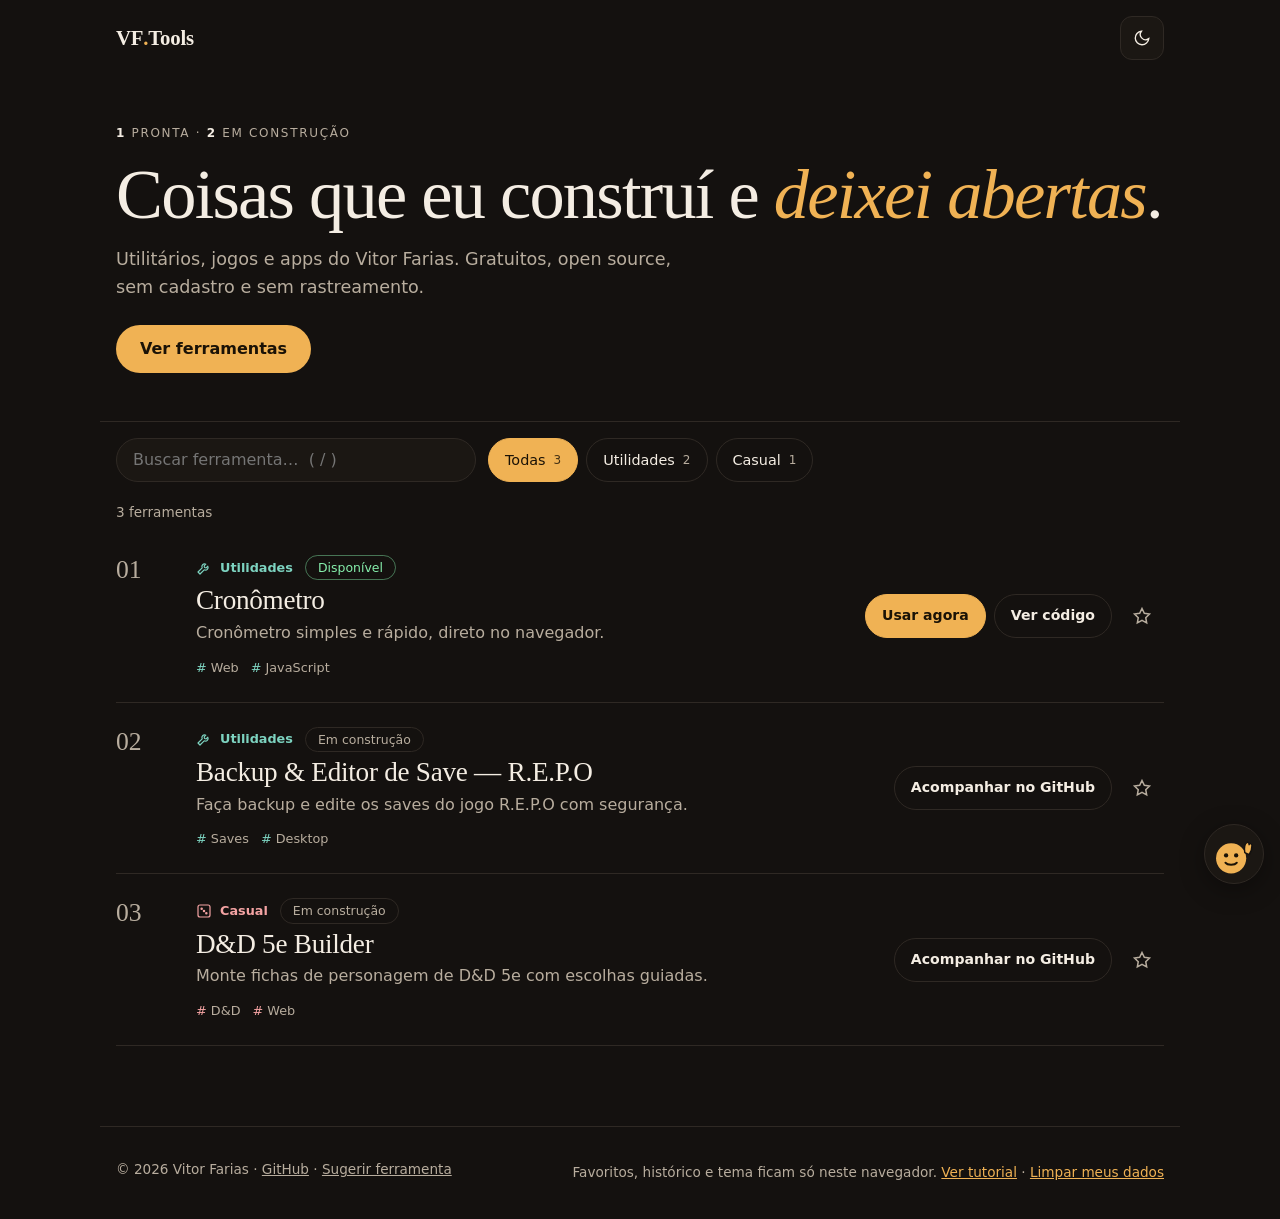
==== index.html @ 6e7f2b78 "Replace generic slogan with a more personal headline Co-Authored-By: Claude Sonnet 5.5 <noreply@anth" ====
<!doctype html>
<html lang="pt-BR" data-theme="dark">
<head>
<meta charset="utf-8">
<meta name="viewport" content="width=device-width,initial-scale=1">
<title>VF Tools — o que o Vitor Farias construiu</title>
<meta name="description" content="Utilitários, jogos e apps que o Vitor Farias construiu e deixou abertos. Gratuitos, sem cadastro e sem rastreamento.">
<meta name="theme-color" content="#14110f">
<link rel="canonical" href="https://vitorfariasvf.github.io/VF-Tools/">
<meta property="og:type" content="website">
<meta property="og:title" content="VF Tools">
<meta property="og:description" content="Utilitários, jogos e apps abertos para usar. Sem cadastro e sem rastreamento.">
<meta property="og:url" content="https://vitorfariasvf.github.io/VF-Tools/">
<meta name="twitter:card" content="summary">
<script>try{var s=JSON.parse(localStorage.getItem("vf-tools:v1")||"{}").theme;if(s)document.documentElement.dataset.theme=s}catch(e){}</script>
<link rel="icon" href="assets/favicon.svg">
<link rel="stylesheet" href="tokens.css">
<link rel="stylesheet" href="styles.css">
</head>
<body>
<a class="skip" href="#tools">Ir para as ferramentas</a>
<header class="top wrap">
  <a class="logo" href="./" aria-label="VF Tools, início">VF<i>.</i>Tools</a>
  <button id="theme" class="icon-btn" aria-label="Alternar tema claro/escuro"><svg viewBox="0 0 24 24" aria-hidden="true"><path d="M21 12.8A9 9 0 1 1 11.2 3a7 7 0 0 0 9.8 9.8z"/></svg></button>
</header>

<section class="hero wrap" aria-labelledby="h1">
  <p class="stat reveal" id="stat" style="--d:0"></p>
  <h1 id="h1" class="reveal" style="--d:1">Coisas que eu construí e <em>deixei abertas</em>.</h1>
  <p class="lead reveal" style="--d:2">Utilitários, jogos e apps do Vitor Farias. Gratuitos, open source, sem cadastro e sem rastreamento.</p>
  <a class="cta reveal" style="--d:3" href="#tools">Ver ferramentas</a>
</section>

<main id="tools" class="wrap">
  <section id="continue" class="continue" hidden aria-label="Continuar de onde parou">
    <h2 class="sec">Continue de onde parou</h2>
    <div id="recent" class="recent"></div>
  </section>
  <div class="bar">
    <input id="q" type="search" placeholder="Buscar ferramenta…  ( / )" aria-label="Buscar ferramentas">
    <div id="cats" class="chips" role="group" aria-label="Categorias"></div>
  </div>
  <details id="adv" class="adv" hidden>
    <summary>Mais filtros</summary>
    <div class="adv-body"><div id="tags" class="chips small" role="group" aria-label="Tags"></div>
    <label>Status <select id="status"><option value="">Todos</option></select></label></div>
  </details>
  <p id="count" class="count" aria-live="polite"></p>
  <div id="list" class="list"></div>
  <p id="empty" class="empty" role="status" hidden>Nada encontrado. <button id="clear" class="link">Limpar filtros</button></p>
</main>

<footer class="foot wrap">
  <span>© <span id="y"></span> Vitor Farias · <a href="https://github.com/VitorFariasVF">GitHub</a> · <a href="https://github.com/VitorFariasVF/VF-Tools/issues">Sugerir ferramenta</a></span>
  <span id="foot-priv">Favoritos, histórico e tema ficam só neste navegador. <button id="help-open" class="link">Ver tutorial</button> · <button id="reset" class="link">Limpar meus dados</button></span>
</footer>
<p id="toast" class="toast" role="status" aria-live="polite"></p>
<script src="data/tools.js"></script>
<script src="app.js"></script>
<script src="help.js"></script>
</body>
</html>
---- tokens.css ----
/* VF Tools — design tokens (identidade Editorial). Importe em QUALQUER ferramenta nova:
   <link rel="stylesheet" href="https://vitorfariasvf.github.io/VF-Tools/tokens.css">
   Regras de uso em DESIGN.md. Escuro é o padrão; claro com data-theme="light". */
:root{
  color-scheme:dark;
  --font:Inter,ui-sans-serif,system-ui,-apple-system,"Segoe UI",sans-serif;
  --font-display:"Iowan Old Style","Palatino Linotype",Palatino,Georgia,serif;
  --bg:#14110f;--surface:#1b1713;--text:#f4ede3;--muted:#b8ad9e;--line:#2f2924;
  --accent:#f0b254;--accent-ink:#1a1206;
  --ok:#86efac;--warn:#fdba74;--danger:#fca5a5;
  --c-utilidades:#7dd3c0;--c-casual:#f4a3a3;--c-profissional:#a9b8ff;
  --r-sm:8px;--r-md:12px;--r-pill:999px;
  --s1:4px;--s2:8px;--s3:12px;--s4:16px;--s5:24px;--s6:32px;--s7:48px;--s8:80px;
  --ease:cubic-bezier(.2,.7,.2,1);--dur:.2s;
}
:root[data-theme=light]{
  color-scheme:light;
  --bg:#f7f1e7;--surface:#fffaf1;--text:#201a14;--muted:#5e5446;--line:#ddd2c0;
  --accent:#8a5200;--accent-ink:#fff;
  --ok:#14532d;--warn:#8f3a0c;--danger:#991b1b;
  --c-utilidades:#0f6a60;--c-casual:#a61b1b;--c-profissional:#3342a0;
}
@media(prefers-reduced-motion:reduce){:root{--dur:0s}}
---- styles.css ----
*{box-sizing:border-box}html{scroll-behavior:smooth}
body{margin:0;background:var(--bg);color:var(--text);font:16px/1.55 var(--font);-webkit-font-smoothing:antialiased}
.wrap{max-width:1080px;margin:0 auto;padding:0 var(--s4)}
a{color:inherit}:focus-visible{outline:2px solid var(--accent);outline-offset:2px}
.skip{position:absolute;left:-999px;top:0;min-height:44px;display:inline-flex;align-items:center;background:var(--accent);color:var(--accent-ink);padding:0 var(--s4);z-index:99}
.skip:focus{left:var(--s2);top:var(--s2)}

/* Topo e hero */
.top{display:flex;justify-content:space-between;align-items:center;padding-top:var(--s4);padding-bottom:var(--s4)}
.logo{font:600 1.3rem var(--font-display);text-decoration:none;letter-spacing:-.01em;min-height:44px;display:inline-flex;align-items:center}
.logo i{color:var(--accent);font-style:normal}
.icon-btn{background:var(--surface);border:1px solid var(--line);color:var(--text);width:44px;height:44px;border-radius:var(--r-md);cursor:pointer;display:grid;place-items:center}
.icon-btn svg{width:18px;height:18px;fill:none;stroke:currentColor;stroke-width:1.8}
.hero{padding-top:var(--s7);padding-bottom:var(--s7);border-bottom:1px solid var(--line)}
.stat{margin:0 0 var(--s4);color:var(--muted);text-transform:uppercase;letter-spacing:.14em;font-size:.75rem}.stat b{color:var(--text)}
h1{font:500 clamp(2.4rem,7vw,4.4rem)/1.02 var(--font-display);letter-spacing:-.025em;margin:0 0 var(--s4)}
h1 em{color:var(--accent)}
.lead{margin:0 0 var(--s5);color:var(--muted);font-size:1.1rem;max-width:52ch}
.cta{display:inline-flex;align-items:center;min-height:48px;padding:0 var(--s5);background:var(--accent);color:var(--accent-ink);font-weight:600;text-decoration:none;border-radius:var(--r-pill);transition:transform var(--dur) var(--ease)}
.cta:hover{transform:translateY(-2px)}

/* Barra de filtros */
.bar{position:sticky;top:0;z-index:5;background:var(--bg);display:flex;gap:var(--s3);flex-wrap:wrap;align-items:center;padding:var(--s4) 0 var(--s3)}
.bar input{flex:1 1 240px;max-width:360px;min-height:44px;padding:0 var(--s4);font:inherit;color:var(--text);background:var(--surface);border:1px solid var(--line);border-radius:var(--r-pill)}
.chips{display:flex;gap:var(--s2);flex-wrap:wrap}
.chip{min-height:44px;padding:0 var(--s4);font:inherit;font-size:.9rem;color:var(--text);background:transparent;border:1px solid var(--line);border-radius:var(--r-pill);cursor:pointer;display:inline-flex;align-items:center;gap:var(--s2);transition:border-color var(--dur)}
.chip:hover{border-color:var(--accent)}.chip small{color:var(--muted)}
.chip[aria-pressed=true]{background:var(--accent);border-color:var(--accent);color:var(--accent-ink)}.chip[aria-pressed=true] small{color:inherit;opacity:.8}
.chips.small .chip{min-height:44px;font-size:.85rem}
.adv{margin:0 0 var(--s3)}.adv summary{cursor:pointer;color:var(--muted);min-height:44px;display:flex;align-items:center}
.adv-body{display:flex;gap:var(--s4);flex-wrap:wrap;align-items:center}
.adv select{font:inherit;color:var(--text);background:var(--surface);border:1px solid var(--line);border-radius:var(--r-md);min-height:44px;padding:0 var(--s3)}
.count{color:var(--muted);font-size:.85rem;margin:var(--s2) 0}
.sec{font:500 1.4rem var(--font-display);margin:var(--s6) 0 var(--s3)}
.continue{margin-bottom:var(--s5)}
.recent{display:flex;gap:var(--s3);flex-wrap:wrap}
.recent a{display:inline-flex;align-items:center;gap:var(--s2);min-height:44px;padding:0 var(--s4);border:1px solid var(--line);border-radius:var(--r-pill);text-decoration:none;font-size:.9rem}
.recent a:hover{border-color:var(--accent)}

/* Lista editorial (padrão de item — ver DESIGN.md) */
.list{counter-reset:n;padding-bottom:var(--s8)}
.group{font:500 .8rem var(--font);text-transform:uppercase;letter-spacing:.14em;color:var(--muted);margin:var(--s6) 0 0;padding-bottom:var(--s2);border-bottom:1px solid var(--line)}
.row{--c:var(--accent);counter-increment:n;display:grid;grid-template-columns:56px 1fr auto;grid-template-areas:"num meta act" "num title act" "num desc act" "num tags act";column-gap:var(--s5);row-gap:var(--s1);padding:var(--s5) 0;border-bottom:1px solid var(--line);transition:background var(--dur),padding var(--dur)}
.row[data-cat=utilidades]{--c:var(--c-utilidades)}.row[data-cat=casual]{--c:var(--c-casual)}.row[data-cat=profissional]{--c:var(--c-profissional)}
.row::before{content:counter(n,decimal-leading-zero);grid-area:num;font:400 1.6rem var(--font-display);color:var(--muted)}
.row:hover{padding-left:var(--s3);background:color-mix(in srgb,var(--c) 6%,transparent)}
.meta{grid-area:meta;display:flex;align-items:center;gap:var(--s3);flex-wrap:wrap;font-size:.8rem}
.cat{display:inline-flex;align-items:center;gap:var(--s2);color:var(--c);font-weight:600}
.cat svg{width:16px;height:16px;fill:none;stroke:currentColor;stroke-width:1.8;stroke-linecap:round;stroke-linejoin:round}
.badge{padding:2px var(--s3);border-radius:var(--r-pill);border:1px solid var(--line);font-size:.78rem;color:var(--muted)}
.badge.ok{color:var(--ok);border-color:color-mix(in srgb,var(--ok) 45%,transparent)}
.badge.wip{color:var(--muted)}
.row h3{grid-area:title;margin:0;font:500 1.7rem/1.2 var(--font-display);letter-spacing:-.01em}
.row p{grid-area:desc;margin:0;color:var(--muted)}
.tags{grid-area:tags;display:flex;gap:var(--s3);flex-wrap:wrap;margin-top:var(--s2)}
.tags span{font-size:.8rem;color:var(--muted)}.tags span::before{content:"# ";color:var(--c)}
.actions{grid-area:act;align-self:center;display:flex;gap:var(--s2);align-items:center;flex-wrap:wrap;justify-content:flex-end}
.btn{min-height:44px;padding:0 var(--s4);display:inline-flex;align-items:center;font-size:.88rem;font-weight:600;text-decoration:none;border-radius:var(--r-pill);border:1px solid var(--line);color:var(--text)}
.btn{background:transparent;font-family:inherit;cursor:pointer}
.btn:hover{border-color:var(--accent)}
.btn.primary{background:var(--accent);border-color:var(--accent);color:var(--accent-ink)}
.fav{width:44px;height:44px;border:0;background:none;color:var(--muted);cursor:pointer;border-radius:var(--r-pill);display:grid;place-items:center}
.fav svg{width:20px;height:20px;fill:none;stroke:currentColor;stroke-width:1.8}
.fav[aria-pressed=true]{color:var(--accent)}.fav[aria-pressed=true] svg{fill:currentColor}
.empty{text-align:center;color:var(--muted);padding:var(--s7) 0}
.link{background:none;border:0;color:var(--accent);cursor:pointer;font:inherit;text-decoration:underline;padding:var(--s2) 0;min-height:44px}
.foot{display:flex;justify-content:space-between;gap:var(--s4);flex-wrap:wrap;color:var(--muted);font-size:.85rem;padding-top:var(--s5);padding-bottom:var(--s5);border-top:1px solid var(--line)}
.foot a{display:inline-block;padding:var(--s2) 0}
.toast{position:fixed;left:50%;bottom:var(--s5);transform:translateX(-50%);background:var(--text);color:var(--bg);padding:var(--s3) var(--s5);border-radius:var(--r-pill);font-size:.9rem;opacity:0;pointer-events:none;transition:opacity .3s;margin:0}
.toast.on{opacity:1}

/* Movimento: só uma entrada suave, sem loops, e só se o usuário permitir */
@media(prefers-reduced-motion:no-preference){
  .reveal{animation:in .7s var(--ease) both;animation-delay:calc(var(--d)*.1s)}
  .row{animation:in .5s var(--ease) both}.row:nth-child(2){animation-delay:.06s}.row:nth-child(3){animation-delay:.12s}
  @keyframes in{from{opacity:0;transform:translateY(12px)}}
}

/* Celular */
@media(max-width:700px){
  body{font-size:15px}
  .hero{padding-top:var(--s5);padding-bottom:var(--s6)}
  .cta{width:100%;justify-content:center}
  .bar input{max-width:none;flex-basis:100%}
  .chips{flex-wrap:nowrap;overflow-x:auto;width:calc(100% + var(--s4));margin-right:calc(var(--s4)*-1);padding-right:var(--s4);scrollbar-width:none;-webkit-mask-image:linear-gradient(90deg,#000 90%,transparent);mask-image:linear-gradient(90deg,#000 90%,transparent)}
  .chips::-webkit-scrollbar{display:none}.chip{flex:none}
  .row{grid-template-columns:1fr;grid-template-areas:"meta" "title" "desc" "tags" "act";padding:var(--s5) 0}
  .row::before{display:none}.row:hover{padding-left:0;background:none}
  .row h3{font-size:1.5rem}
  .actions{justify-content:flex-start;margin-top:var(--s3)}.actions .btn{flex:1;justify-content:center}
  .foot{flex-direction:column}
  input,select{font-size:16px}
}

/* ---------- Assistente Vi (ajuda + tour) ---------- */
.help{position:fixed;right:var(--s4);bottom:var(--s4);z-index:50;display:flex;flex-direction:column;align-items:flex-end;gap:var(--s3)}
.help-fab{width:60px;height:60px;border-radius:50%;border:1px solid var(--line);background:var(--surface);cursor:pointer;display:grid;place-items:center;padding:0;box-shadow:0 6px 24px rgba(0,0,0,.35);transition:transform var(--dur) var(--ease)}
.help-fab:hover{transform:scale(1.06)}
.vi{width:46px;height:46px;overflow:visible}
.hand{transform-origin:47px 36px}
.help-bubble{position:relative;width:min(300px,calc(100vw - 32px));background:var(--surface);border:1px solid var(--accent);border-radius:var(--r-md);padding:var(--s4);box-shadow:0 10px 32px rgba(0,0,0,.4)}
.help-bubble::after{content:"";position:absolute;right:24px;bottom:-8px;width:14px;height:14px;background:var(--surface);border-right:1px solid var(--accent);border-bottom:1px solid var(--accent);transform:rotate(45deg)}
.help-bubble p{margin:0 var(--s5) var(--s3) 0;font-size:.95rem}
.bubble-x{position:absolute;top:2px;right:2px;width:44px;height:44px;border:0;background:none;color:var(--muted);font-size:1.4rem;cursor:pointer}
.bubble-actions{display:flex;gap:var(--s2);flex-wrap:wrap}
body.touring .help{display:none}

.tour-shield{position:fixed;inset:0;z-index:90;cursor:default}
.tour-ring{position:fixed;z-index:91;border-radius:var(--r-md);box-shadow:0 0 0 9999px rgba(8,6,4,.72);outline:2px solid #f0b254;pointer-events:none}
.tour-arrow{position:fixed;z-index:92;width:36px;height:48px;pointer-events:none;filter:drop-shadow(0 2px 6px rgba(0,0,0,.6))}
.tour-arrow.down svg{transform:rotate(180deg)}
.tour-card{position:fixed;z-index:93;right:var(--s5);bottom:var(--s5);width:min(360px,calc(100vw - 24px));background:var(--surface);color:var(--text);border:1px solid var(--accent);border-radius:var(--r-md);padding:var(--s4);box-shadow:0 14px 40px rgba(0,0,0,.5)}
.tour-card[data-pos=top]{bottom:auto;top:var(--s5)}
.tour-card:focus{outline:none}
.tour-head{display:flex;align-items:center;gap:var(--s2);margin-bottom:var(--s2)}
.tour-av{width:36px;height:36px;border-radius:50%;background:var(--bg);display:grid;place-items:center}.tour-av .vi{width:30px;height:30px}
.tour-count{margin-left:auto;color:var(--muted);font-size:.8rem}
.tour-text{margin:0 0 var(--s3);font-size:.98rem;line-height:1.5}
.tour-dots{display:flex;gap:6px;margin-bottom:var(--s3)}.tour-dots i{width:8px;height:8px;border-radius:50%;background:var(--line)}.tour-dots i.on{background:var(--accent);width:20px;border-radius:8px}
.tour-actions{display:flex;align-items:center;gap:var(--s2)}.tour-actions .sp{flex:1}
.tour-actions .btn[disabled]{opacity:.4;cursor:default}
@media(prefers-reduced-motion:no-preference){
  .help-fab.wave .hand{animation:wave 1.1s ease-in-out 3}
  .help-bubble{animation:pop .4s var(--ease) both}
  .tour-ring{transition:left .35s var(--ease),top .35s var(--ease),width .35s var(--ease),height .35s var(--ease)}
  .tour-arrow{transition:left .35s var(--ease),top .35s var(--ease)}
  .tour-arrow svg{animation:point .9s ease-in-out infinite}
  .tour-arrow.down svg{animation:pointd .9s ease-in-out infinite}
  @keyframes wave{0%,100%{transform:rotate(0)}25%{transform:rotate(-22deg)}75%{transform:rotate(18deg)}}
  @keyframes pop{from{opacity:0;transform:translateY(8px) scale(.96)}}
  @keyframes point{50%{transform:translateY(7px)}}
  @keyframes pointd{0%,100%{transform:rotate(180deg) translateY(0)}50%{transform:rotate(180deg) translateY(7px)}}
}
@media(max-width:700px){.help{right:var(--s3);bottom:var(--s3)}.tour-card{right:12px;left:12px;bottom:12px;width:auto}.tour-card[data-pos=top]{top:12px}}
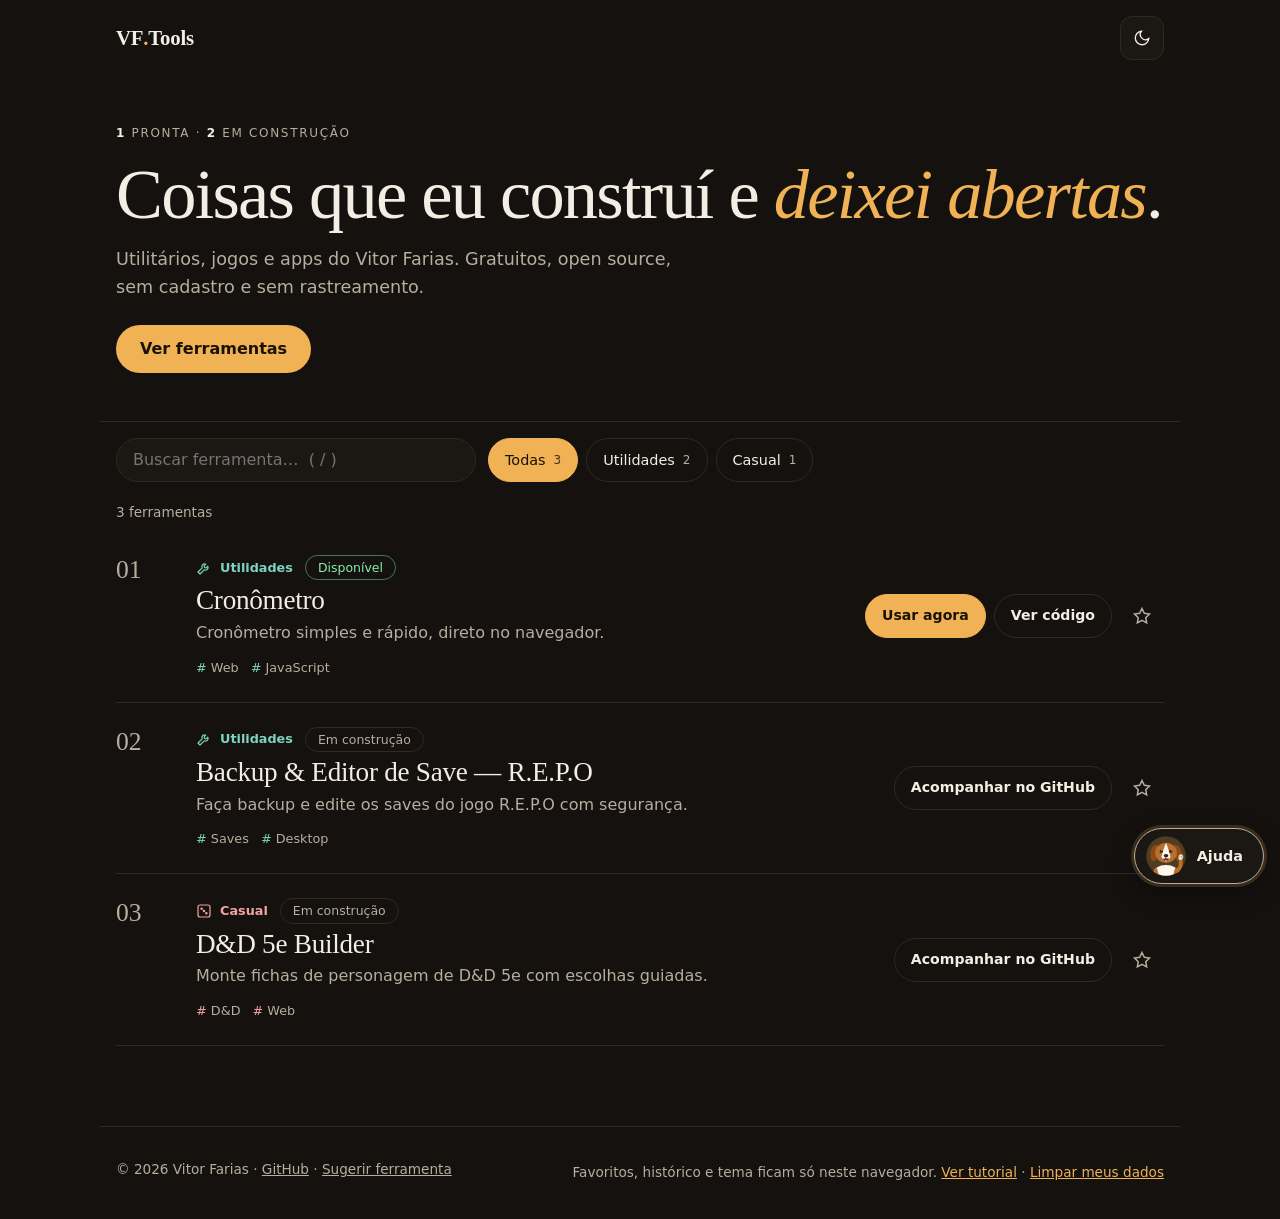
==== commit 0cae7de2: "Draw Vi the dog in SVG with 8 poses; attention-calling animation on the help button - dog.js: illust" ====
--- a/index.html
+++ b/index.html
@@ -57,6 +57,7 @@
 <p id="toast" class="toast" role="status" aria-live="polite"></p>
 <script src="data/tools.js"></script>
 <script src="app.js"></script>
+<script src="dog.js"></script>
 <script src="help.js"></script>
 </body>
 </html>
--- a/styles.css
+++ b/styles.css
@@ -94,41 +94,59 @@
 
 /* ---------- Assistente Vi (ajuda + tour) ---------- */
 .help{position:fixed;right:var(--s4);bottom:var(--s4);z-index:50;display:flex;flex-direction:column;align-items:flex-end;gap:var(--s3)}
-.help-fab{width:60px;height:60px;border-radius:50%;border:1px solid var(--line);background:var(--surface);cursor:pointer;display:grid;place-items:center;padding:0;box-shadow:0 6px 24px rgba(0,0,0,.35);transition:transform var(--dur) var(--ease)}
-.help-fab:hover{transform:scale(1.06)}
-.vi{width:46px;height:46px;overflow:visible}
-.hand{transform-origin:47px 36px}
-.help-bubble{position:relative;width:min(300px,calc(100vw - 32px));background:var(--surface);border:1px solid var(--accent);border-radius:var(--r-md);padding:var(--s4);box-shadow:0 10px 32px rgba(0,0,0,.4)}
-.help-bubble::after{content:"";position:absolute;right:24px;bottom:-8px;width:14px;height:14px;background:var(--surface);border-right:1px solid var(--accent);border-bottom:1px solid var(--accent);transform:rotate(45deg)}
-.help-bubble p{margin:0 var(--s5) var(--s3) 0;font-size:.95rem}
+.help-fab{position:relative;height:56px;min-width:56px;padding:0 var(--s2);border-radius:var(--r-pill);border:1px solid var(--muted);background:var(--surface);color:var(--text);font:600 .9rem var(--font);cursor:pointer;display:flex;align-items:center;gap:var(--s2);box-shadow:0 0 0 3px color-mix(in srgb,var(--accent) 18%,transparent),0 8px 24px rgba(0,0,0,.35);transition:transform var(--dur) var(--ease)}
+:root[data-theme=light] .help-fab{box-shadow:0 6px 20px rgba(60,40,10,.2)}
+.help-fab:hover{transform:scale(1.04)}
+.fab-label{display:none;padding-right:var(--s3)}
+@media(min-width:700px){.fab-label{display:inline}}
+.vi{position:relative;display:block;width:46px;height:46px;flex:none}
+.dog{width:100%;height:100%;overflow:visible;display:block}
+.dog .tile{fill:color-mix(in srgb,var(--accent) 24%,var(--surface))}
+.dog .wave{transform-origin:76px 88px}
+.help-fab.call{border-color:var(--accent)}
+.help-bubble{position:relative;width:min(260px,calc(100vw - 32px));background:var(--surface);border:1px solid var(--accent);border-radius:var(--r-md);padding:var(--s4);box-shadow:0 10px 32px rgba(0,0,0,.4)}
+.help-bubble::after{content:"";position:absolute;right:28px;bottom:-8px;width:14px;height:14px;background:var(--surface);border-right:1px solid var(--accent);border-bottom:1px solid var(--accent);transform:rotate(45deg)}
+.help-bubble p{margin:0 var(--s5) var(--s3) 0;font-size:.92rem}
 .bubble-x{position:absolute;top:2px;right:2px;width:44px;height:44px;border:0;background:none;color:var(--muted);font-size:1.4rem;cursor:pointer}
 .bubble-actions{display:flex;gap:var(--s2);flex-wrap:wrap}
 body.touring .help{display:none}
 
-.tour-shield{position:fixed;inset:0;z-index:90;cursor:default}
-.tour-ring{position:fixed;z-index:91;border-radius:var(--r-md);box-shadow:0 0 0 9999px rgba(8,6,4,.72);outline:2px solid #f0b254;pointer-events:none}
-.tour-arrow{position:fixed;z-index:92;width:36px;height:48px;pointer-events:none;filter:drop-shadow(0 2px 6px rgba(0,0,0,.6))}
+.tour-shield{position:fixed;inset:0;z-index:90}
+.tour-ring{position:fixed;z-index:91;border-radius:var(--r-md);box-shadow:0 0 0 9999px rgba(8,6,4,.74);outline:2px solid #f0b254;pointer-events:none}
+:root[data-theme=light] .tour-ring{box-shadow:0 0 0 9999px rgba(24,18,10,.58)}
+.tour-arrow{position:fixed;z-index:92;width:36px;height:48px;pointer-events:none;color:#f0b254;filter:drop-shadow(0 2px 6px rgba(0,0,0,.6))}
 .tour-arrow.down svg{transform:rotate(180deg)}
-.tour-card{position:fixed;z-index:93;right:var(--s5);bottom:var(--s5);width:min(360px,calc(100vw - 24px));background:var(--surface);color:var(--text);border:1px solid var(--accent);border-radius:var(--r-md);padding:var(--s4);box-shadow:0 14px 40px rgba(0,0,0,.5)}
+.tour-card{position:fixed;z-index:93;right:var(--s5);bottom:var(--s5);width:min(340px,calc(100vw - 24px));background:var(--surface);color:var(--text);border:1px solid var(--accent);border-radius:var(--r-md);padding:var(--s4);box-shadow:0 14px 40px rgba(0,0,0,.5)}
 .tour-card[data-pos=top]{bottom:auto;top:var(--s5)}
+.tour-card[data-side=left]{right:auto;left:var(--s5)}
 .tour-card:focus{outline:none}
-.tour-head{display:flex;align-items:center;gap:var(--s2);margin-bottom:var(--s2)}
-.tour-av{width:36px;height:36px;border-radius:50%;background:var(--bg);display:grid;place-items:center}.tour-av .vi{width:30px;height:30px}
+.tour-head{display:flex;align-items:center;gap:var(--s3);margin-bottom:var(--s2)}
+.tour-head strong{font:600 1.05rem var(--font-display)}
+.tour-av{width:56px;height:56px;margin:-6px 0;flex:none}.tour-av .vi{width:56px;height:56px}
 .tour-count{margin-left:auto;color:var(--muted);font-size:.8rem}
 .tour-text{margin:0 0 var(--s3);font-size:.98rem;line-height:1.5}
-.tour-dots{display:flex;gap:6px;margin-bottom:var(--s3)}.tour-dots i{width:8px;height:8px;border-radius:50%;background:var(--line)}.tour-dots i.on{background:var(--accent);width:20px;border-radius:8px}
+.tour-dots{display:flex;gap:6px;margin-bottom:var(--s3)}.tour-dots i{width:8px;height:8px;border-radius:50%;background:color-mix(in srgb,var(--muted) 55%,transparent)}.tour-dots i.on{background:var(--accent);width:20px;border-radius:8px}
 .tour-actions{display:flex;align-items:center;gap:var(--s2)}.tour-actions .sp{flex:1}
-.tour-actions .btn[disabled]{opacity:.4;cursor:default}
+.tour-actions .skip-t{color:var(--muted);min-width:44px}
+.tour-actions .btn.ghost{border-color:transparent}.tour-actions .btn.primary{min-width:96px;justify-content:center}
 @media(prefers-reduced-motion:no-preference){
-  .help-fab.wave .hand{animation:wave 1.1s ease-in-out 3}
+  .help-fab.wave .wave{animation:wave 1s ease-in-out 3}
+  .help-fab.call{animation:hop .95s var(--ease) 2}
+  .help-fab.call::after{content:"";position:absolute;inset:-4px;border-radius:var(--r-pill);border:2px solid var(--accent);animation:ping .95s ease-out 2;pointer-events:none}
+  .dog .bob{animation:bobs 1.6s ease-in-out infinite;transform-box:fill-box;transform-origin:center}
+  .tour-av .dog{animation:pop .45s var(--ease) both}
   .help-bubble{animation:pop .4s var(--ease) both}
   .tour-ring{transition:left .35s var(--ease),top .35s var(--ease),width .35s var(--ease),height .35s var(--ease)}
   .tour-arrow{transition:left .35s var(--ease),top .35s var(--ease)}
-  .tour-arrow svg{animation:point .9s ease-in-out infinite}
-  .tour-arrow.down svg{animation:pointd .9s ease-in-out infinite}
-  @keyframes wave{0%,100%{transform:rotate(0)}25%{transform:rotate(-22deg)}75%{transform:rotate(18deg)}}
+  .tour-arrow svg{animation:point .9s ease-in-out 4}
+  .tour-arrow.down svg{animation:pointd .9s ease-in-out 4}
+  @keyframes wave{0%,100%{transform:rotate(0)}25%{transform:rotate(-12deg)}75%{transform:rotate(10deg)}}
+  @keyframes hop{0%,100%{transform:translateY(0)}20%{transform:translateY(-16px) rotate(-5deg)}40%{transform:translateY(0)}60%{transform:translateY(-9px) rotate(4deg)}}
+  @keyframes ping{from{opacity:.9;transform:scale(1)}to{opacity:0;transform:scale(1.5)}}
+  @keyframes bobs{50%{transform:translateY(-3px)}}
   @keyframes pop{from{opacity:0;transform:translateY(8px) scale(.96)}}
   @keyframes point{50%{transform:translateY(7px)}}
   @keyframes pointd{0%,100%{transform:rotate(180deg) translateY(0)}50%{transform:rotate(180deg) translateY(7px)}}
 }
-@media(max-width:700px){.help{right:var(--s3);bottom:var(--s3)}.tour-card{right:12px;left:12px;bottom:12px;width:auto}.tour-card[data-pos=top]{top:12px}}
+@media(max-width:700px){.help{right:var(--s3);bottom:var(--s3)}.tour-card{right:12px;left:12px;bottom:12px;width:auto}.tour-card[data-pos=top]{top:12px}.tour-card[data-side=left]{left:12px}}
+@media(max-height:480px){.tour-dots{display:none}.tour-text{font-size:.9rem;margin-bottom:var(--s2)}.tour-card{width:300px;right:12px;bottom:12px}.tour-card[data-pos=top]{top:12px}.tour-card[data-side=left]{right:auto;left:12px}}
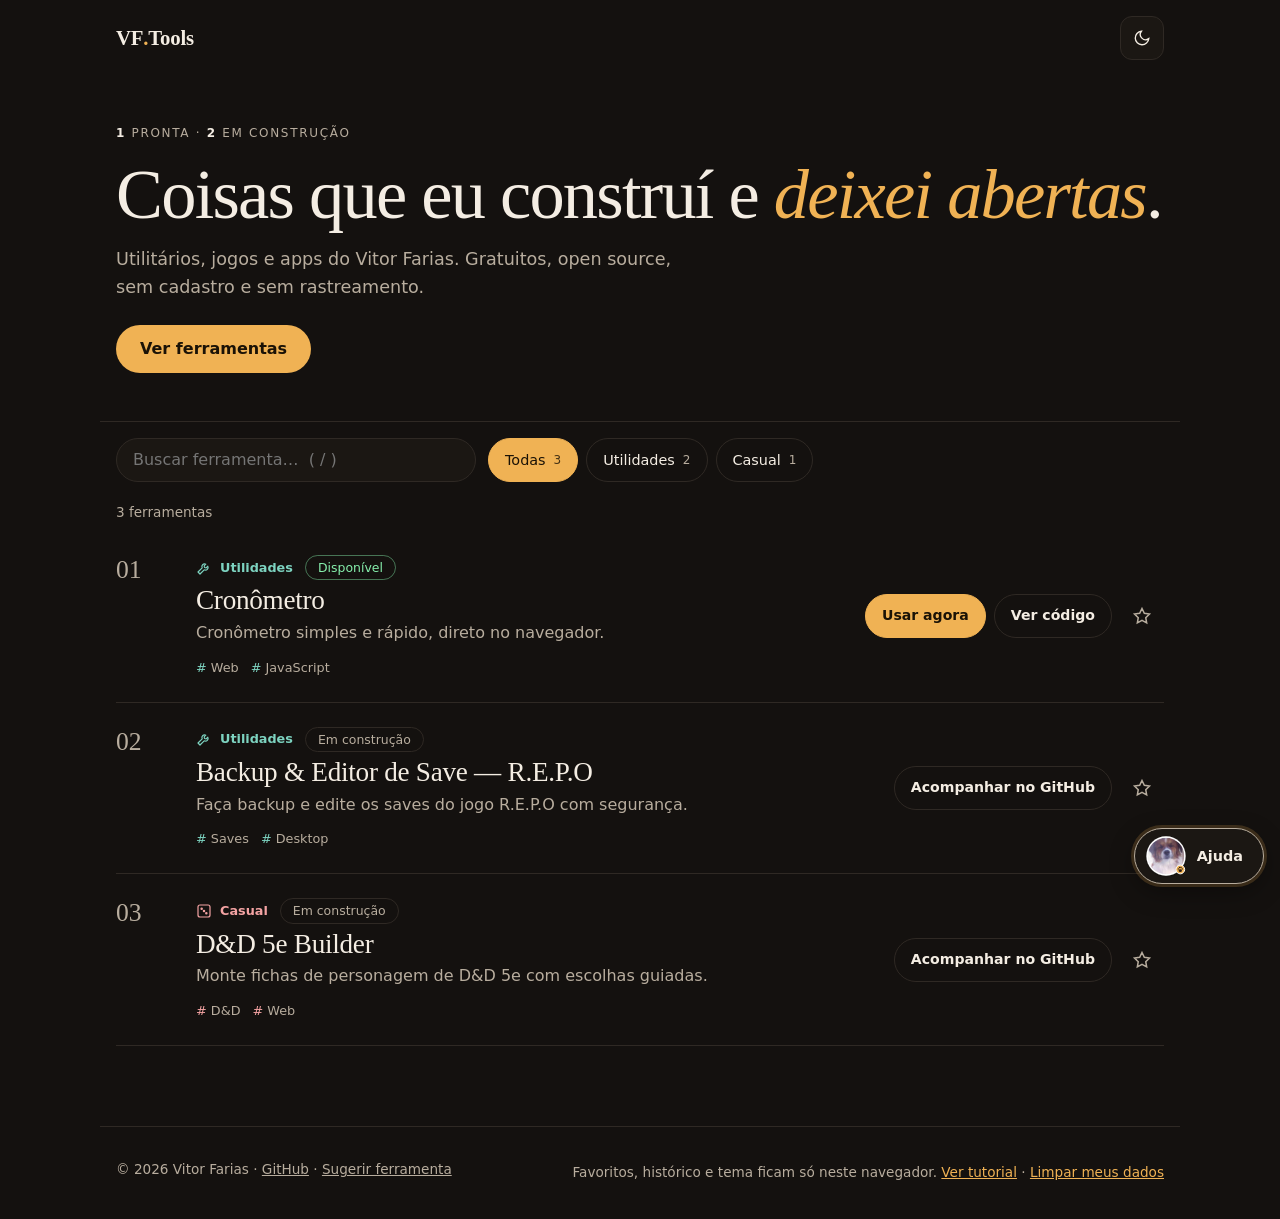
==== commit 863a0917: "Template follows the visual identity: Doggy, favicon, shared doggy.css and an identity checker - dog" ====
--- a/index.html
+++ b/index.html
@@ -16,6 +16,7 @@
 <link rel="icon" href="assets/favicon.svg">
 <link rel="stylesheet" href="tokens.css">
 <link rel="stylesheet" href="styles.css">
+<link rel="stylesheet" href="doggy.css">
 </head>
 <body>
 <a class="skip" href="#tools">Ir para as ferramentas</a>
--- a/styles.css
+++ b/styles.css
@@ -91,62 +91,3 @@
   .foot{flex-direction:column}
   input,select{font-size:16px}
 }
-
-/* ---------- Assistente Vi (ajuda + tour) ---------- */
-.help{position:fixed;right:var(--s4);bottom:var(--s4);z-index:50;display:flex;flex-direction:column;align-items:flex-end;gap:var(--s3)}
-.help-fab{position:relative;height:56px;min-width:56px;padding:0 var(--s2);border-radius:var(--r-pill);border:1px solid var(--muted);background:var(--surface);color:var(--text);font:600 .9rem var(--font);cursor:pointer;display:flex;align-items:center;gap:var(--s2);box-shadow:0 0 0 3px color-mix(in srgb,var(--accent) 18%,transparent),0 8px 24px rgba(0,0,0,.35);transition:transform var(--dur) var(--ease)}
-:root[data-theme=light] .help-fab{box-shadow:0 6px 20px rgba(60,40,10,.2)}
-.help-fab:hover{transform:scale(1.04)}
-.fab-label{display:none;padding-right:var(--s3)}
-@media(min-width:700px){.fab-label{display:inline}}
-.vi{position:relative;display:block;width:46px;height:46px;flex:none}
-.dog{width:100%;height:100%;overflow:visible;display:block}
-.dog .tile{fill:color-mix(in srgb,var(--accent) 24%,var(--surface))}
-.dog .wave{transform-origin:76px 88px}
-.help-fab.call{border-color:var(--accent)}
-.help-bubble{position:relative;width:min(260px,calc(100vw - 32px));background:var(--surface);border:1px solid var(--accent);border-radius:var(--r-md);padding:var(--s4);box-shadow:0 10px 32px rgba(0,0,0,.4)}
-.help-bubble::after{content:"";position:absolute;right:28px;bottom:-8px;width:14px;height:14px;background:var(--surface);border-right:1px solid var(--accent);border-bottom:1px solid var(--accent);transform:rotate(45deg)}
-.help-bubble p{margin:0 var(--s5) var(--s3) 0;font-size:.92rem}
-.bubble-x{position:absolute;top:2px;right:2px;width:44px;height:44px;border:0;background:none;color:var(--muted);font-size:1.4rem;cursor:pointer}
-.bubble-actions{display:flex;gap:var(--s2);flex-wrap:wrap}
-body.touring .help{display:none}
-
-.tour-shield{position:fixed;inset:0;z-index:90}
-.tour-ring{position:fixed;z-index:91;border-radius:var(--r-md);box-shadow:0 0 0 9999px rgba(8,6,4,.74);outline:2px solid #f0b254;pointer-events:none}
-:root[data-theme=light] .tour-ring{box-shadow:0 0 0 9999px rgba(24,18,10,.58)}
-.tour-arrow{position:fixed;z-index:92;width:36px;height:48px;pointer-events:none;color:#f0b254;filter:drop-shadow(0 2px 6px rgba(0,0,0,.6))}
-.tour-arrow.down svg{transform:rotate(180deg)}
-.tour-card{position:fixed;z-index:93;right:var(--s5);bottom:var(--s5);width:min(340px,calc(100vw - 24px));background:var(--surface);color:var(--text);border:1px solid var(--accent);border-radius:var(--r-md);padding:var(--s4);box-shadow:0 14px 40px rgba(0,0,0,.5)}
-.tour-card[data-pos=top]{bottom:auto;top:var(--s5)}
-.tour-card[data-side=left]{right:auto;left:var(--s5)}
-.tour-card:focus{outline:none}
-.tour-head{display:flex;align-items:center;gap:var(--s3);margin-bottom:var(--s2)}
-.tour-head strong{font:600 1.05rem var(--font-display)}
-.tour-av{width:56px;height:56px;margin:-6px 0;flex:none}.tour-av .vi{width:56px;height:56px}
-.tour-count{margin-left:auto;color:var(--muted);font-size:.8rem}
-.tour-text{margin:0 0 var(--s3);font-size:.98rem;line-height:1.5}
-.tour-dots{display:flex;gap:6px;margin-bottom:var(--s3)}.tour-dots i{width:8px;height:8px;border-radius:50%;background:color-mix(in srgb,var(--muted) 55%,transparent)}.tour-dots i.on{background:var(--accent);width:20px;border-radius:8px}
-.tour-actions{display:flex;align-items:center;gap:var(--s2)}.tour-actions .sp{flex:1}
-.tour-actions .skip-t{color:var(--muted);min-width:44px}
-.tour-actions .btn.ghost{border-color:transparent}.tour-actions .btn.primary{min-width:96px;justify-content:center}
-@media(prefers-reduced-motion:no-preference){
-  .help-fab.wave .wave{animation:wave 1s ease-in-out 3}
-  .help-fab.call{animation:hop .95s var(--ease) 2}
-  .help-fab.call::after{content:"";position:absolute;inset:-4px;border-radius:var(--r-pill);border:2px solid var(--accent);animation:ping .95s ease-out 2;pointer-events:none}
-  .dog .bob{animation:bobs 1.6s ease-in-out infinite;transform-box:fill-box;transform-origin:center}
-  .tour-av .dog{animation:pop .45s var(--ease) both}
-  .help-bubble{animation:pop .4s var(--ease) both}
-  .tour-ring{transition:left .35s var(--ease),top .35s var(--ease),width .35s var(--ease),height .35s var(--ease)}
-  .tour-arrow{transition:left .35s var(--ease),top .35s var(--ease)}
-  .tour-arrow svg{animation:point .9s ease-in-out 4}
-  .tour-arrow.down svg{animation:pointd .9s ease-in-out 4}
-  @keyframes wave{0%,100%{transform:rotate(0)}25%{transform:rotate(-12deg)}75%{transform:rotate(10deg)}}
-  @keyframes hop{0%,100%{transform:translateY(0)}20%{transform:translateY(-16px) rotate(-5deg)}40%{transform:translateY(0)}60%{transform:translateY(-9px) rotate(4deg)}}
-  @keyframes ping{from{opacity:.9;transform:scale(1)}to{opacity:0;transform:scale(1.5)}}
-  @keyframes bobs{50%{transform:translateY(-3px)}}
-  @keyframes pop{from{opacity:0;transform:translateY(8px) scale(.96)}}
-  @keyframes point{50%{transform:translateY(7px)}}
-  @keyframes pointd{0%,100%{transform:rotate(180deg) translateY(0)}50%{transform:rotate(180deg) translateY(7px)}}
-}
-@media(max-width:700px){.help{right:var(--s3);bottom:var(--s3)}.tour-card{right:12px;left:12px;bottom:12px;width:auto}.tour-card[data-pos=top]{top:12px}.tour-card[data-side=left]{left:12px}}
-@media(max-height:480px){.tour-dots{display:none}.tour-text{font-size:.9rem;margin-bottom:var(--s2)}.tour-card{width:300px;right:12px;bottom:12px}.tour-card[data-pos=top]{top:12px}.tour-card[data-side=left]{right:auto;left:12px}}
--- a/doggy.css
+++ b/doggy.css
@@ -0,0 +1,56 @@
+/* VF Tools — mascote Doggy (botão de ajuda, balão e tour). Requer tokens.css e components.css (ou o styles.css do site). */
+/* ---------- Assistente Doggy (ajuda + tour) ---------- */
+.help{position:fixed;right:var(--s4);bottom:var(--s4);z-index:50;display:flex;flex-direction:column;align-items:flex-end;gap:var(--s3)}
+.help-fab{position:relative;height:56px;min-width:56px;padding:0 var(--s2);border-radius:var(--r-pill);border:1px solid var(--muted);background:var(--surface);color:var(--text);font:600 .9rem var(--font);cursor:pointer;display:flex;align-items:center;gap:var(--s2);box-shadow:0 0 0 3px color-mix(in srgb,var(--accent) 18%,transparent),0 8px 24px rgba(0,0,0,.35);transition:transform var(--dur) var(--ease)}
+:root[data-theme=light] .help-fab{box-shadow:0 6px 20px rgba(60,40,10,.2)}
+.help-fab:hover{transform:scale(1.04)}
+.fab-label{padding-right:var(--s3)}
+.vi{position:relative;display:block;width:46px;height:46px;flex:none}
+.dog{width:100%;height:100%;overflow:visible;display:block}
+.help-fab.call{border-color:var(--accent)}
+.help-bubble{position:relative;width:min(260px,calc(100vw - 32px));background:var(--surface);border:1px solid var(--accent);border-radius:var(--r-md);padding:var(--s4);box-shadow:0 10px 32px rgba(0,0,0,.4)}
+.help-bubble::after{content:"";position:absolute;right:28px;bottom:-8px;width:14px;height:14px;background:var(--surface);border-right:1px solid var(--accent);border-bottom:1px solid var(--accent);transform:rotate(45deg)}
+.help-bubble p{margin:0 var(--s5) var(--s3) 0;font-size:.92rem}
+.bubble-x{position:absolute;top:2px;right:2px;width:44px;height:44px;border:0;background:none;color:var(--muted);font-size:1.4rem;cursor:pointer}
+.bubble-actions{display:flex;gap:var(--s2);flex-wrap:wrap}
+body.touring .help{display:none}
+
+.tour-shield{position:fixed;inset:0;z-index:90}
+.tour-ring{position:fixed;z-index:91;border-radius:var(--r-md);box-shadow:0 0 0 9999px rgba(8,6,4,.74);outline:2px solid #f0b254;pointer-events:none}
+:root[data-theme=light] .tour-ring{box-shadow:0 0 0 9999px rgba(24,18,10,.58)}
+.tour-arrow{position:fixed;z-index:92;width:36px;height:48px;pointer-events:none;color:#f0b254;filter:drop-shadow(0 2px 6px rgba(0,0,0,.6))}
+.tour-arrow.down svg{transform:rotate(180deg)}
+.tour-card{position:fixed;z-index:93;right:var(--s5);bottom:var(--s5);width:min(340px,calc(100vw - 24px));background:var(--surface);color:var(--text);border:1px solid var(--accent);border-radius:var(--r-md);padding:var(--s4);box-shadow:0 14px 40px rgba(0,0,0,.5)}
+.tour-card[data-pos=top]{bottom:auto;top:var(--s5)}
+.tour-card[data-side=left]{right:auto;left:var(--s5)}
+.tour-card:focus{outline:none}
+.tour-head{display:flex;align-items:center;gap:var(--s3);margin-bottom:var(--s2)}
+.tour-head strong{font:600 1.05rem var(--font-display)}
+.tour-av{width:56px;height:56px;margin:-6px 0;flex:none}.tour-av .vi{width:56px;height:56px}
+.tour-count{margin-left:auto;color:var(--muted);font-size:.8rem}
+.tour-text{margin:0 0 var(--s3);font-size:.98rem;line-height:1.5}
+.tour-dots{display:flex;gap:6px;margin-bottom:var(--s3)}.tour-dots i{width:8px;height:8px;border-radius:50%;background:color-mix(in srgb,var(--muted) 55%,transparent)}.tour-dots i.on{background:var(--accent);width:20px;border-radius:8px}
+.tour-actions{display:flex;align-items:center;gap:var(--s2)}.tour-actions .sp{flex:1}
+.tour-actions .skip-t{color:var(--muted);min-width:44px}
+.tour-actions .btn.ghost{border-color:transparent}.tour-actions .btn.primary{min-width:96px;justify-content:center}
+@media(prefers-reduced-motion:no-preference){
+  .help-fab.wave .wave{animation:wave 1s ease-in-out 3}
+  .help-fab.call{animation:hop .95s var(--ease) 2}
+  .help-fab.call::after{content:"";position:absolute;inset:-4px;border-radius:var(--r-pill);border:2px solid var(--accent);animation:ping .95s ease-out 2;pointer-events:none}
+  .dog .bob{animation:bobs 1.6s ease-in-out 3;transform-box:fill-box;transform-origin:center}
+  .tour-av .dog{animation:pop .45s var(--ease) both}
+  .help-bubble{animation:pop .4s var(--ease) both}
+  .tour-ring{transition:left .35s var(--ease),top .35s var(--ease),width .35s var(--ease),height .35s var(--ease)}
+  .tour-arrow{transition:left .35s var(--ease),top .35s var(--ease)}
+  .tour-arrow svg{animation:point .9s ease-in-out 4}
+  .tour-arrow.down svg{animation:pointd .9s ease-in-out 4}
+  @keyframes wave{0%,100%{transform:rotate(0)}25%{transform:rotate(-12deg)}75%{transform:rotate(10deg)}}
+  @keyframes hop{0%,100%{transform:translateY(0)}20%{transform:translateY(-16px) rotate(-5deg)}40%{transform:translateY(0)}60%{transform:translateY(-9px) rotate(4deg)}}
+  @keyframes ping{from{opacity:.9;transform:scale(1)}to{opacity:0;transform:scale(1.5)}}
+  @keyframes bobs{50%{transform:translateY(-3px)}}
+  @keyframes pop{from{opacity:0;transform:translateY(8px) scale(.96)}}
+  @keyframes point{50%{transform:translateY(7px)}}
+  @keyframes pointd{0%,100%{transform:rotate(180deg) translateY(0)}50%{transform:rotate(180deg) translateY(7px)}}
+}
+@media(max-width:700px){.help{right:var(--s3);bottom:var(--s3)}.tour-card{right:12px;left:12px;bottom:12px;width:auto}.tour-card[data-pos=top]{top:12px}.tour-card[data-side=left]{left:12px}}
+@media(max-height:480px){.tour-av,.tour-av .vi{width:38px;height:38px;margin:0}.tour-dots{display:none}.tour-text{font-size:.9rem;margin-bottom:var(--s2)}.tour-card{width:300px;right:12px;bottom:12px}.tour-card[data-pos=top]{top:12px}.tour-card[data-side=left]{right:auto;left:12px}}
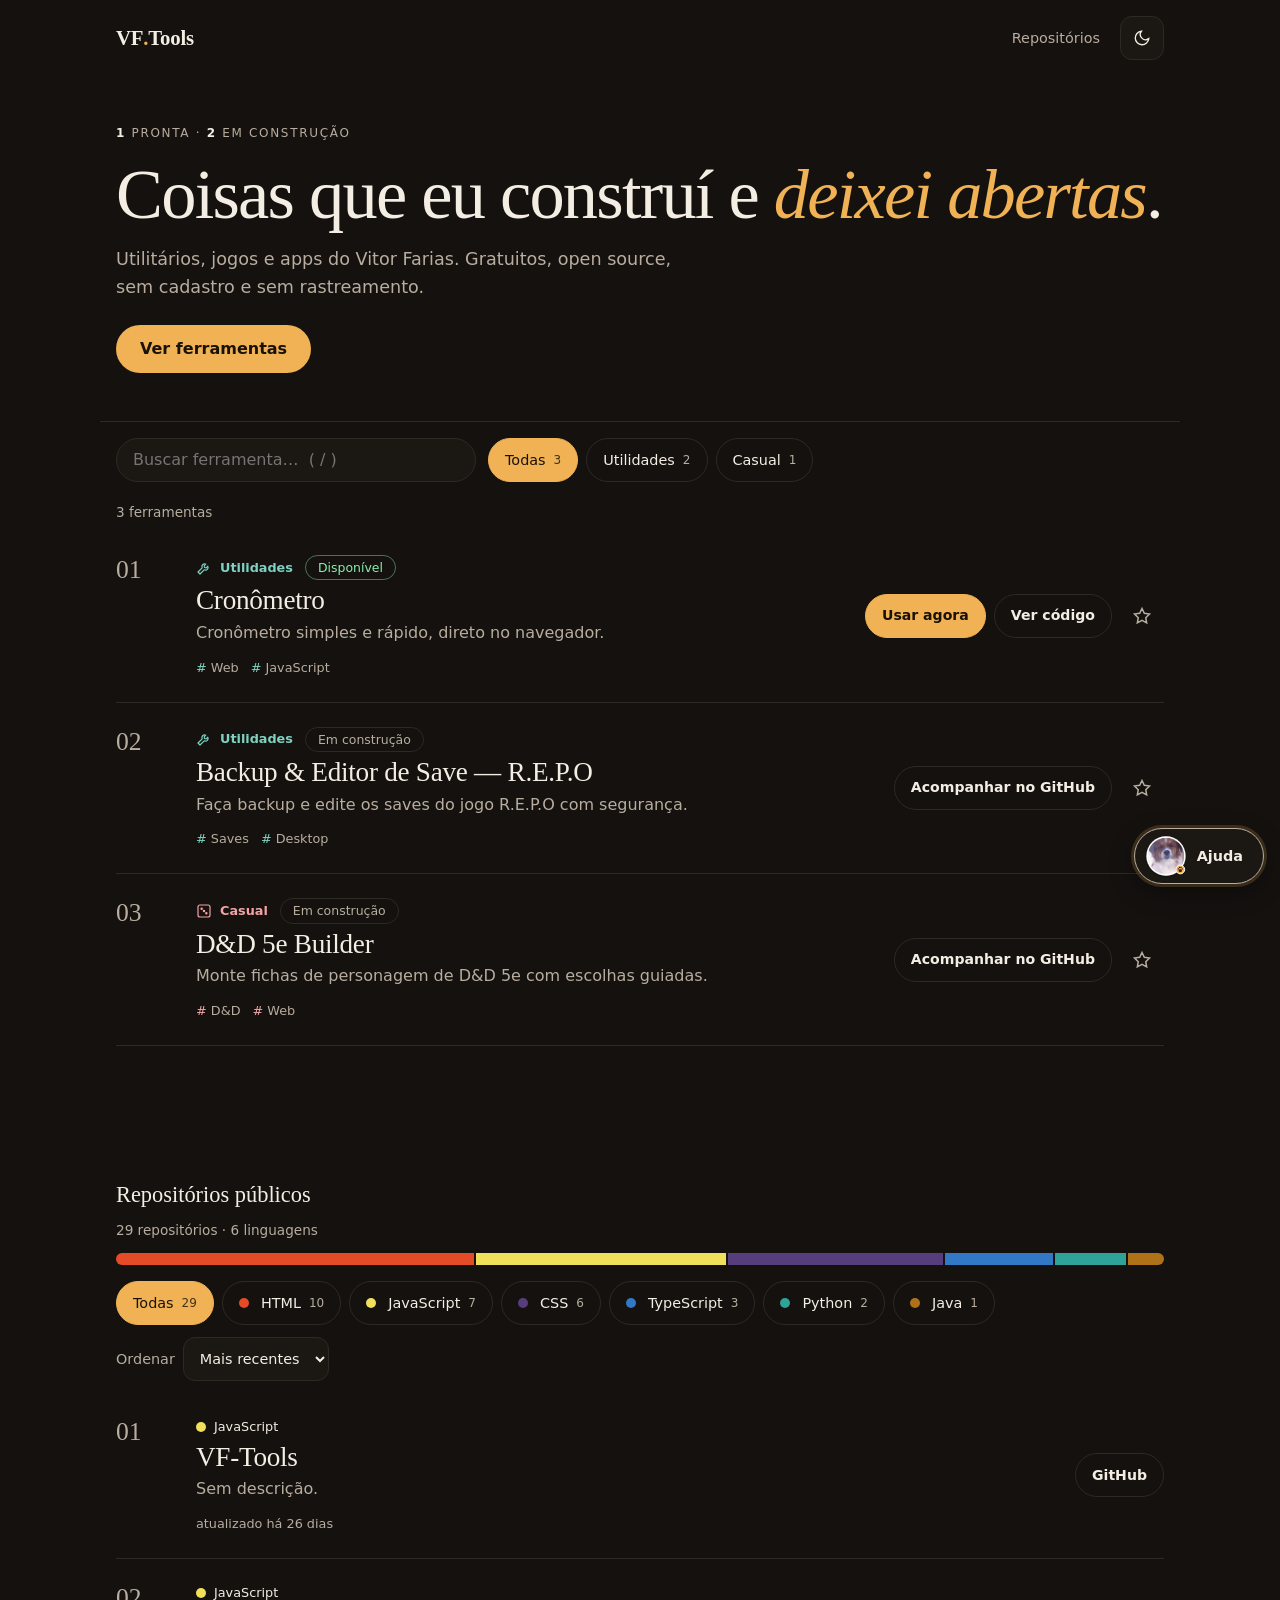
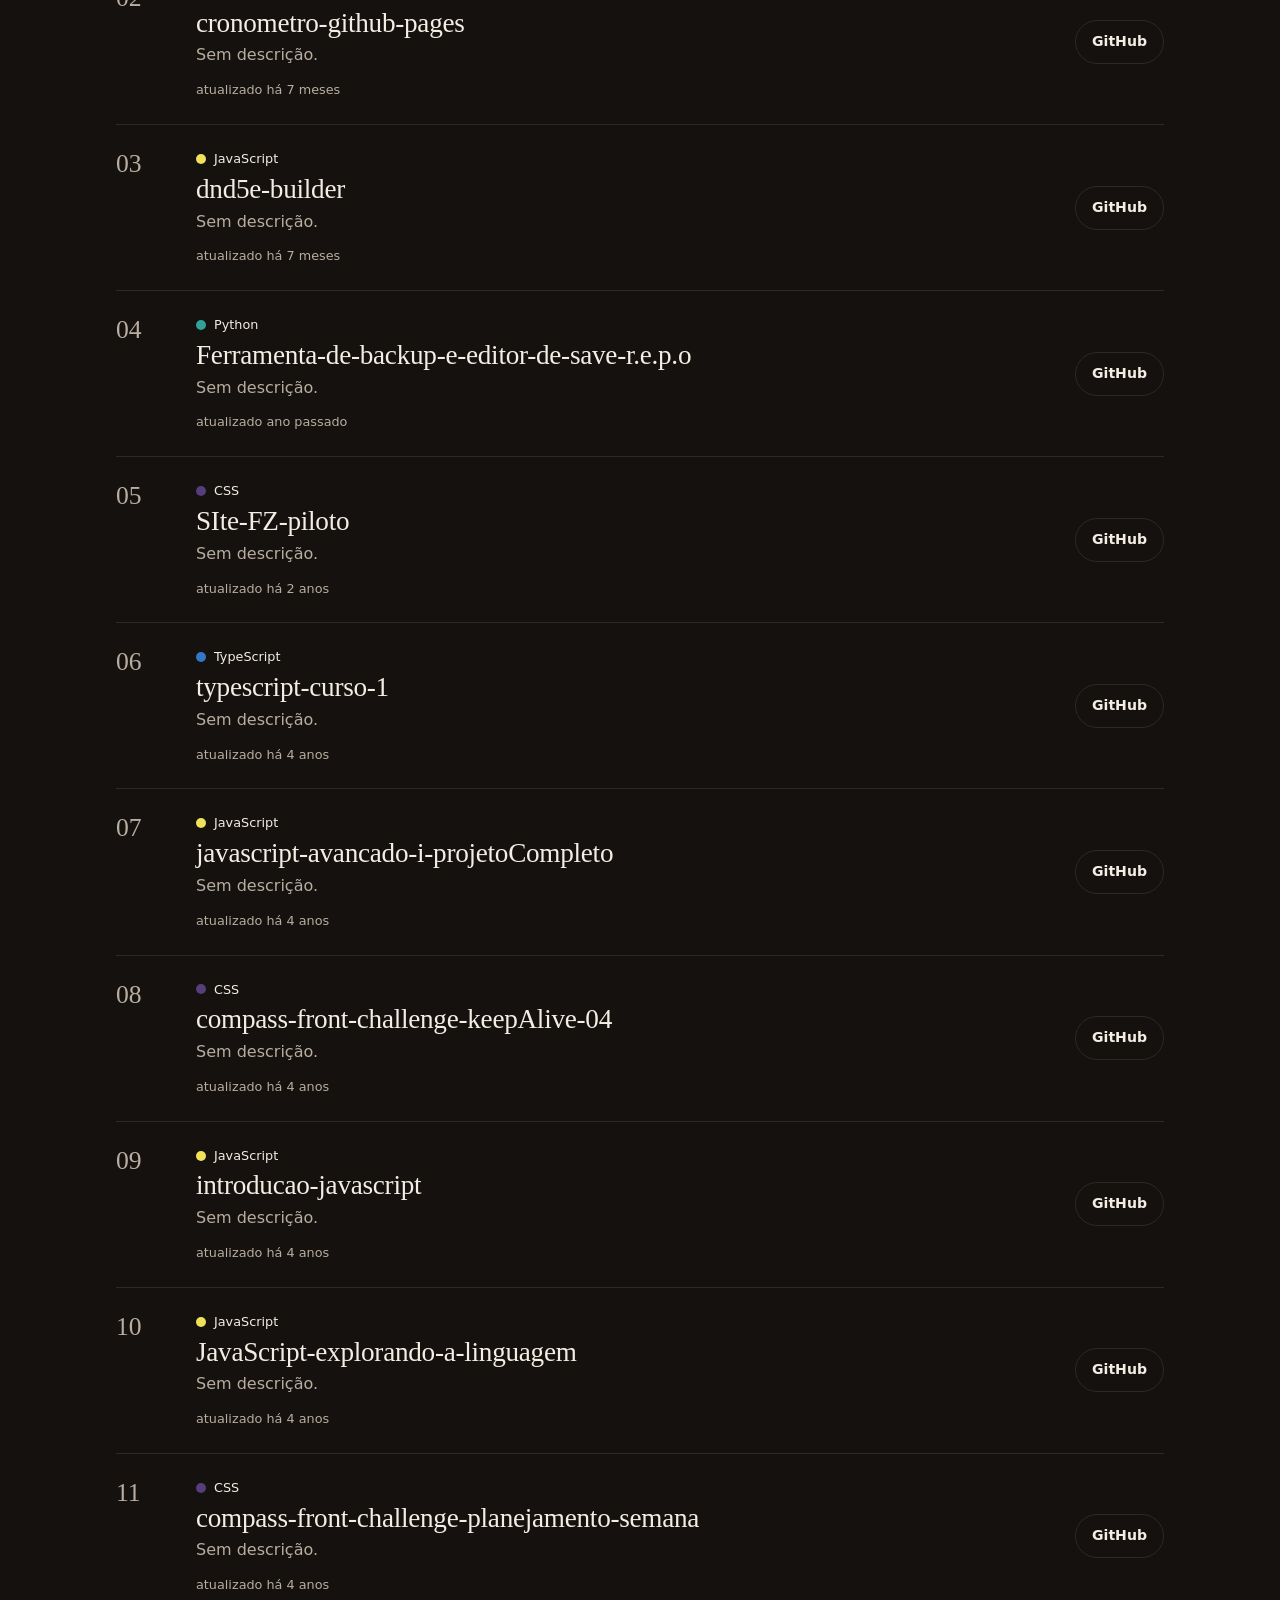
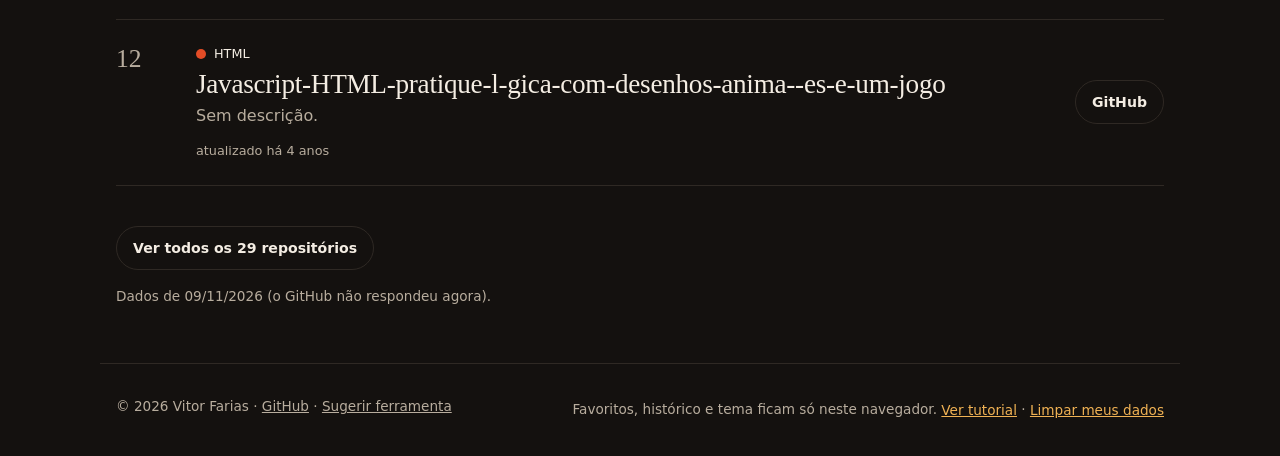
==== commit 04fecf0a: "Home lists every public repository with languages (live from GitHub, snapshot fallback) - Editorial " ====
--- a/index.html
+++ b/index.html
@@ -22,7 +22,8 @@
 <a class="skip" href="#tools">Ir para as ferramentas</a>
 <header class="top wrap">
   <a class="logo" href="./" aria-label="VF Tools, início">VF<i>.</i>Tools</a>
-  <button id="theme" class="icon-btn" aria-label="Alternar tema claro/escuro"><svg viewBox="0 0 24 24" aria-hidden="true"><path d="M21 12.8A9 9 0 1 1 11.2 3a7 7 0 0 0 9.8 9.8z"/></svg></button>
+  <div class="top-r"><a class="nav-link" href="#repos">Repositórios</a>
+  <button id="theme" class="icon-btn" aria-label="Alternar tema claro/escuro"><svg viewBox="0 0 24 24" aria-hidden="true"><path d="M21 12.8A9 9 0 1 1 11.2 3a7 7 0 0 0 9.8 9.8z"/></svg></button></div>
 </header>
 
 <section class="hero wrap" aria-labelledby="h1">
@@ -51,13 +52,28 @@
   <p id="empty" class="empty" role="status" hidden>Nada encontrado. <button id="clear" class="link">Limpar filtros</button></p>
 </main>
 
+<section id="repos" class="wrap repos" aria-labelledby="repos-h">
+  <h2 id="repos-h" class="sec">Repositórios públicos</h2>
+  <p id="repos-meta" class="count" aria-live="polite"></p>
+  <div id="langbar" class="langbar" aria-hidden="true"></div>
+  <div class="rtools">
+    <div id="langs" class="chips" role="group" aria-label="Filtrar por linguagem"></div>
+    <label>Ordenar <select id="rsort"><option value="recent">Mais recentes</option><option value="name">A–Z</option><option value="stars">Mais estrelas</option></select></label>
+  </div>
+  <div id="repo-list" class="list rlist"></div>
+  <p><button id="repo-more" class="btn" hidden></button></p>
+  <p id="repos-src" class="count"></p>
+</section>
+
 <footer class="foot wrap">
   <span>© <span id="y"></span> Vitor Farias · <a href="https://github.com/VitorFariasVF">GitHub</a> · <a href="https://github.com/VitorFariasVF/VF-Tools/issues">Sugerir ferramenta</a></span>
   <span id="foot-priv">Favoritos, histórico e tema ficam só neste navegador. <button id="help-open" class="link">Ver tutorial</button> · <button id="reset" class="link">Limpar meus dados</button></span>
 </footer>
 <p id="toast" class="toast" role="status" aria-live="polite"></p>
 <script src="data/tools.js"></script>
+<script src="data/repos.js"></script>
 <script src="app.js"></script>
+<script src="repos.js"></script>
 <script src="dog.js"></script>
 <script src="help.js"></script>
 </body>
--- a/styles.css
+++ b/styles.css
@@ -91,3 +91,23 @@
   .foot{flex-direction:column}
   input,select{font-size:16px}
 }
+
+/* Cabeçalho com link para os repositórios */
+.top-r{display:flex;align-items:center;gap:var(--s3)}
+.nav-link{color:var(--muted);text-decoration:none;min-height:44px;display:inline-flex;align-items:center;padding:0 var(--s2);font-size:.9rem}
+.nav-link:hover{color:var(--text)}
+
+/* Repositórios públicos: mesma linha editorial das ferramentas */
+.repos{padding-top:var(--s5);padding-bottom:var(--s7)}
+.langbar{display:flex;height:12px;border-radius:var(--r-pill);overflow:hidden;gap:2px;margin:var(--s3) 0 var(--s4)}
+.langbar i{display:block;background:var(--lc);min-width:6px}
+.dot{display:inline-block;width:10px;height:10px;border-radius:50%;background:var(--lc,var(--accent));flex:none}
+.chip .dot{margin-right:var(--s1)}
+.rtools{display:flex;gap:var(--s3);flex-wrap:wrap;align-items:center;justify-content:space-between;margin-bottom:var(--s3)}
+.rtools label{color:var(--muted);font-size:.9rem;display:flex;align-items:center;gap:var(--s2)}
+.rtools select{font:inherit;color:var(--text);background:var(--surface);border:1px solid var(--line);border-radius:var(--r-md);min-height:44px;padding:0 var(--s3)}
+.rlist{padding-bottom:var(--s5)}
+.rlist .tags span::before{content:none}
+.rlist .row h3 a{text-decoration:none}.rlist .row h3 a:hover{text-decoration:underline;text-decoration-color:var(--c)}
+.rlist .row .cat{display:inline-flex;align-items:center;gap:var(--s2);color:var(--text);font-weight:500}
+@media(max-width:700px){.rtools{align-items:flex-start}.rtools .chips{order:2}}
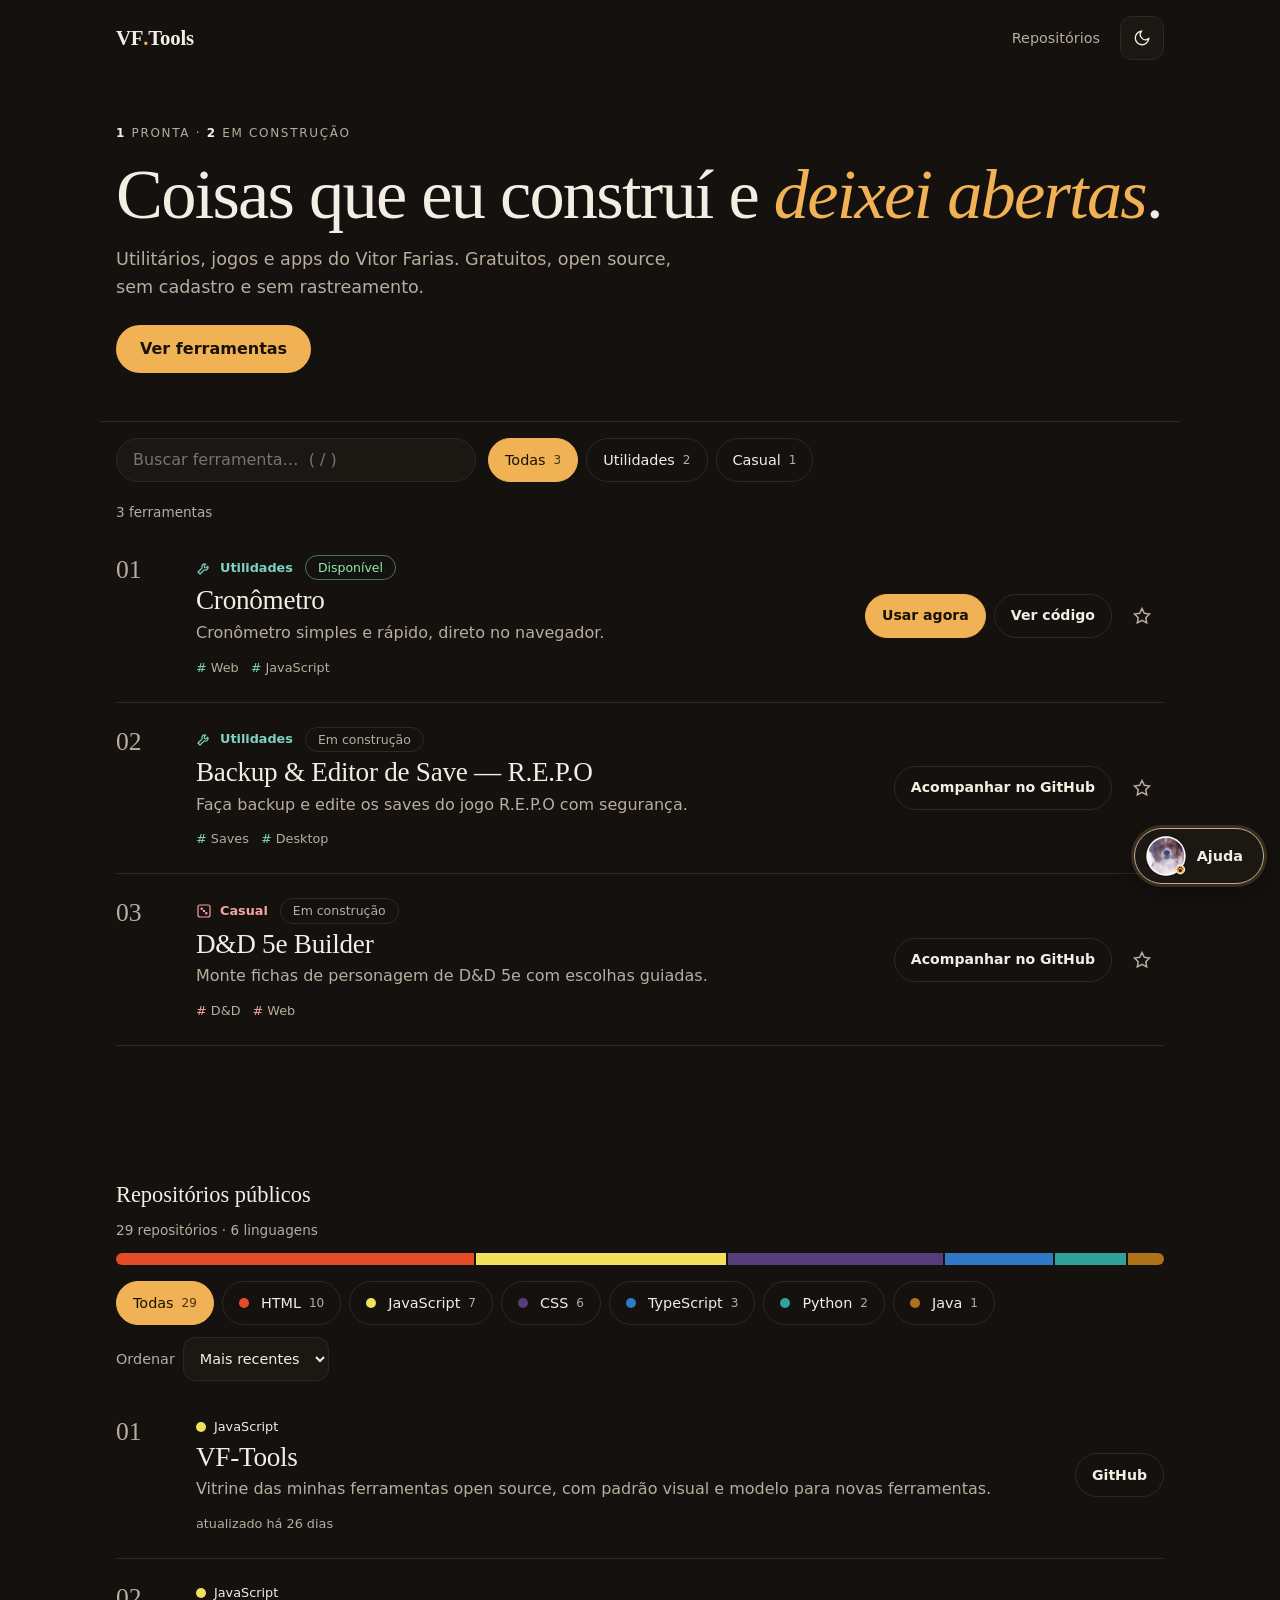
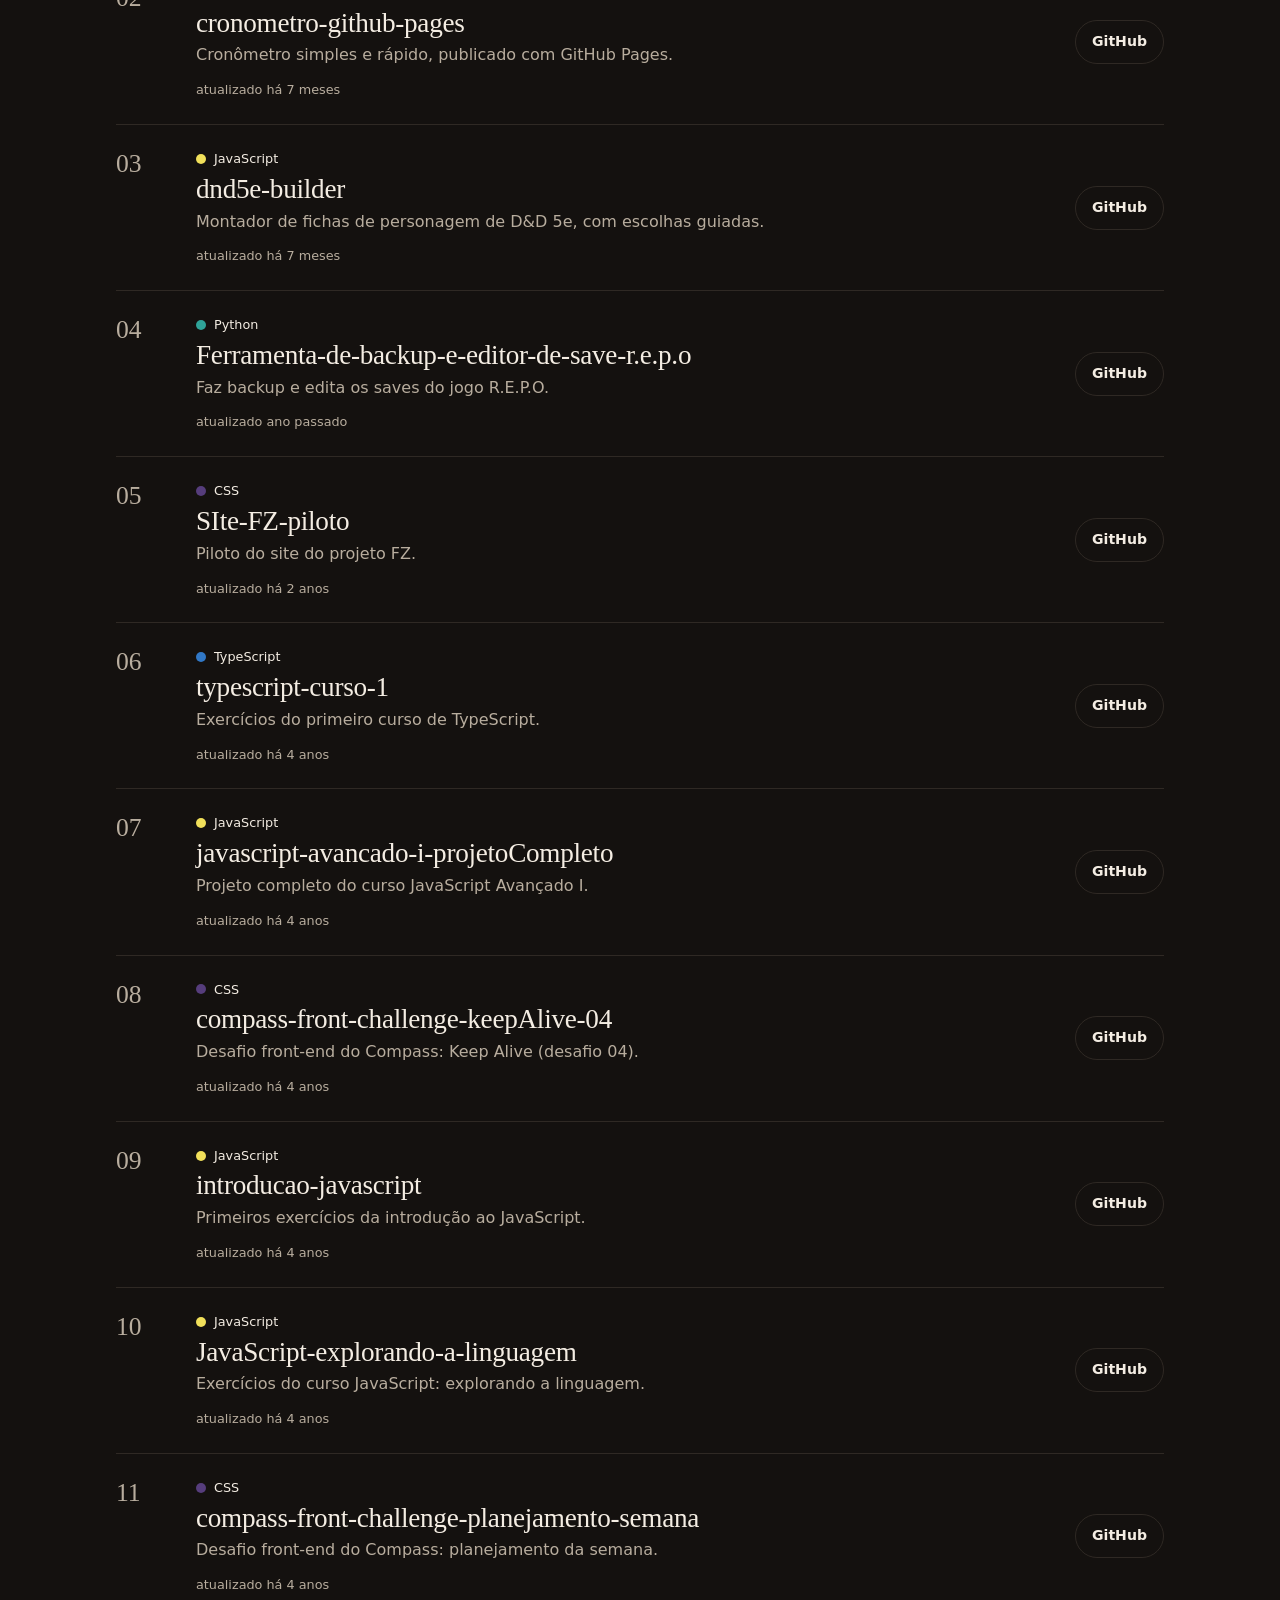
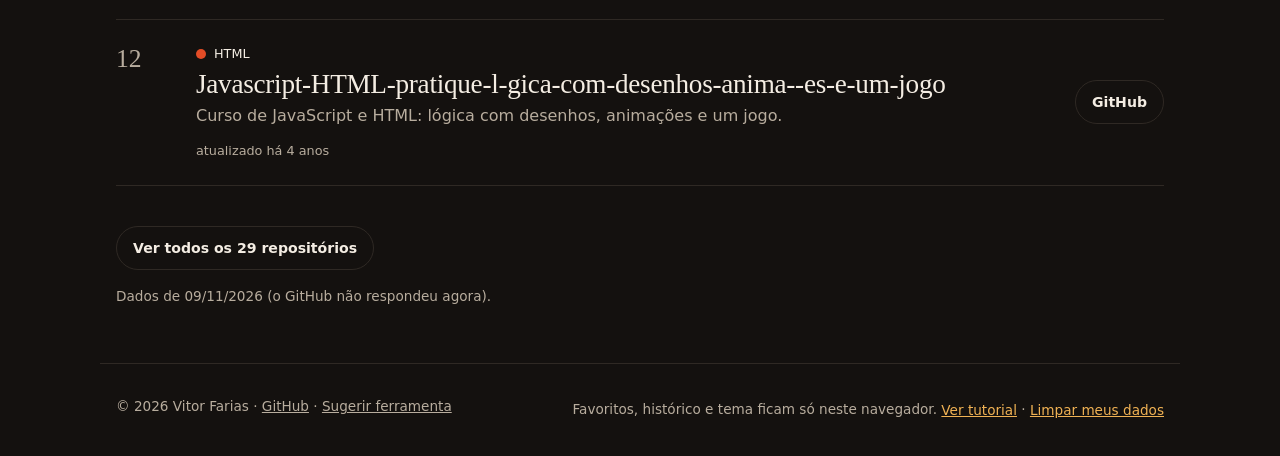
==== commit 9b4fb0e4: "Add descriptions for public repositories (fallback when GitHub About is empty) - data/descriptions.j" ====
--- a/index.html
+++ b/index.html
@@ -72,6 +72,7 @@
 <p id="toast" class="toast" role="status" aria-live="polite"></p>
 <script src="data/tools.js"></script>
 <script src="data/repos.js"></script>
+<script src="data/descriptions.js"></script>
 <script src="app.js"></script>
 <script src="repos.js"></script>
 <script src="dog.js"></script>
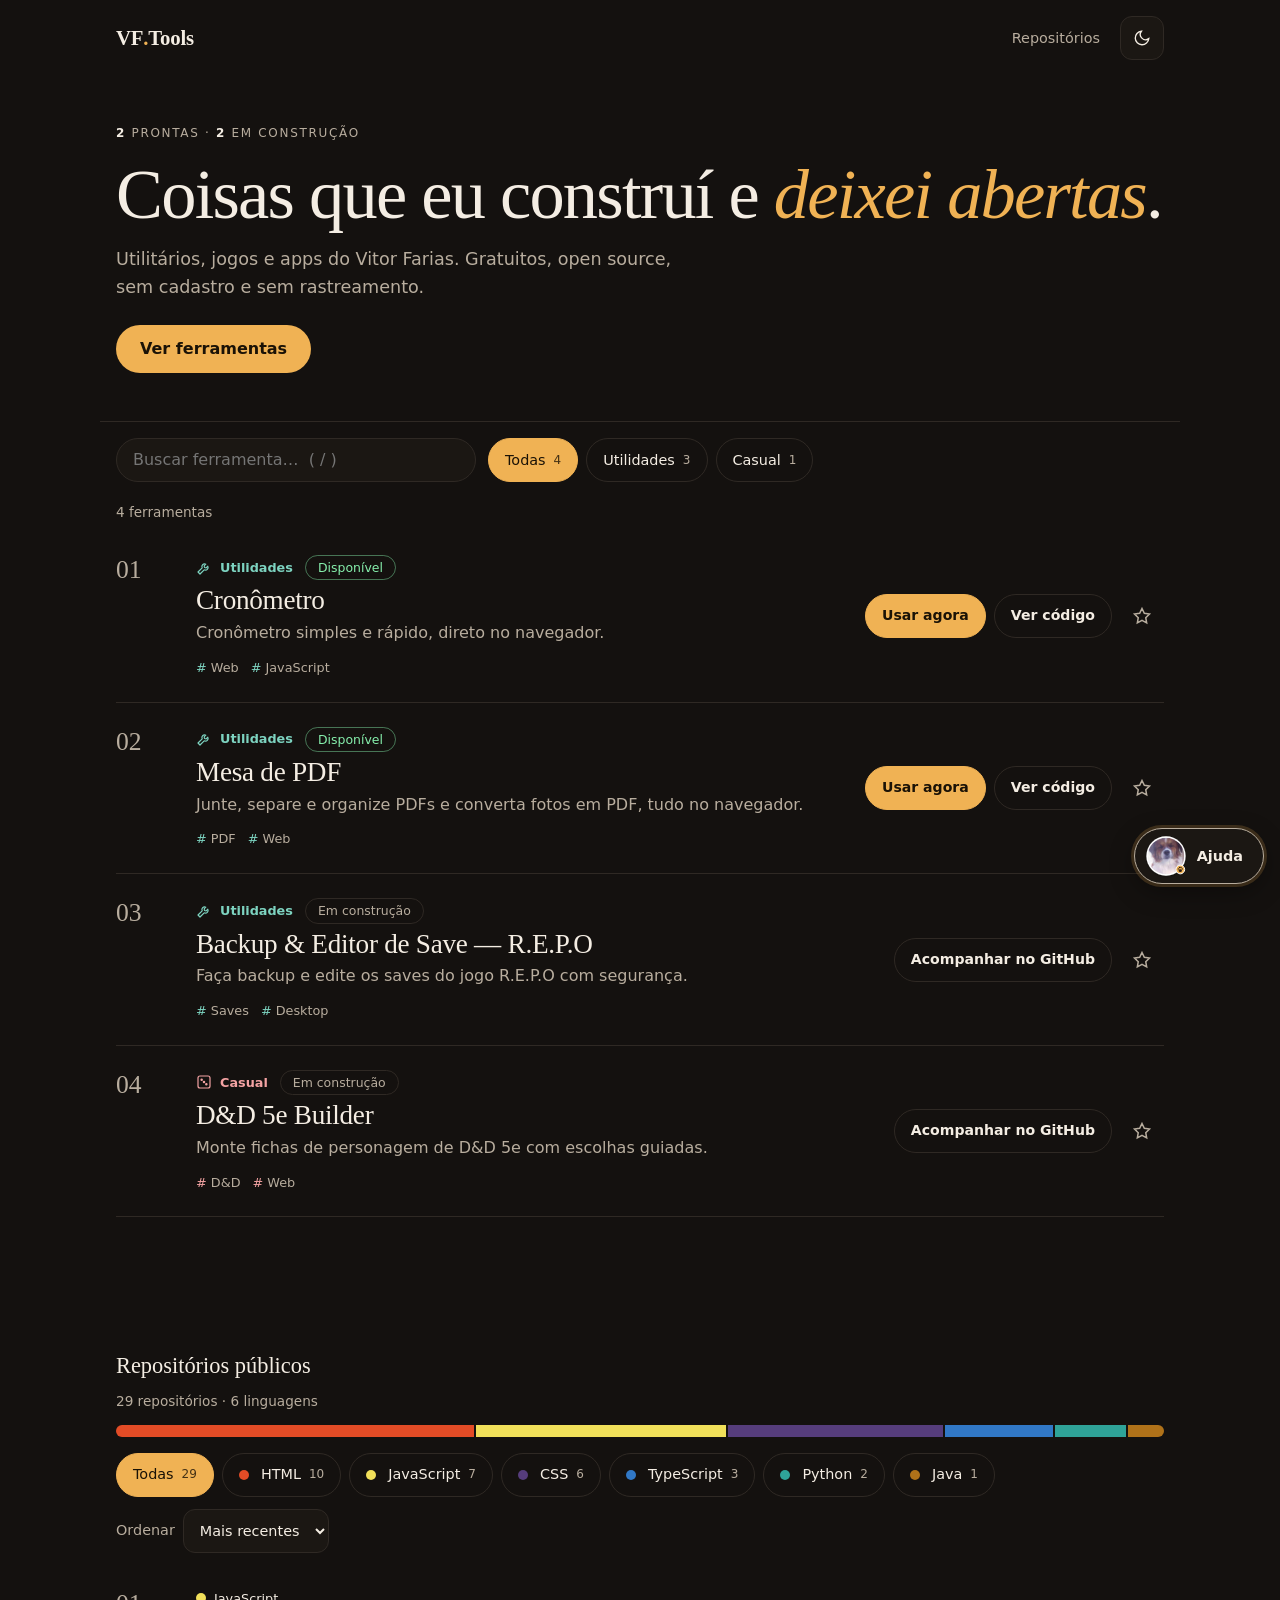
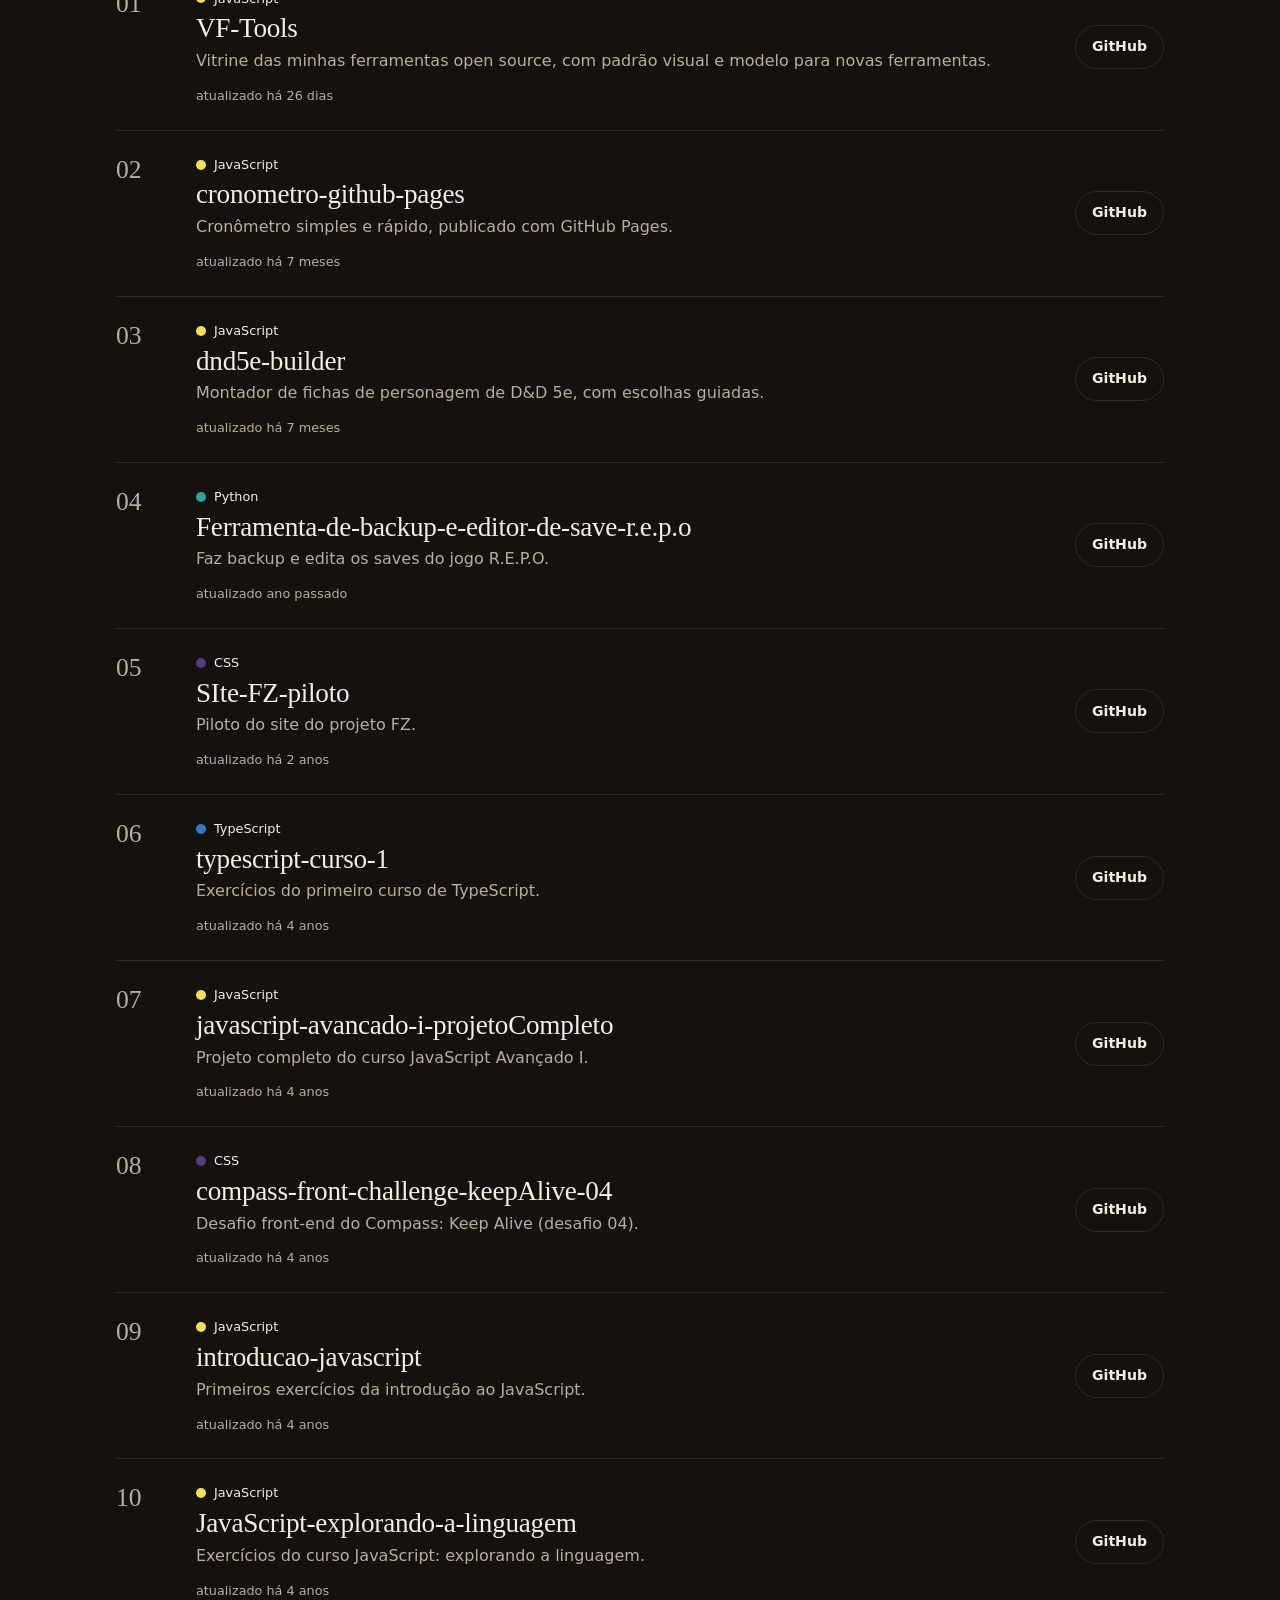
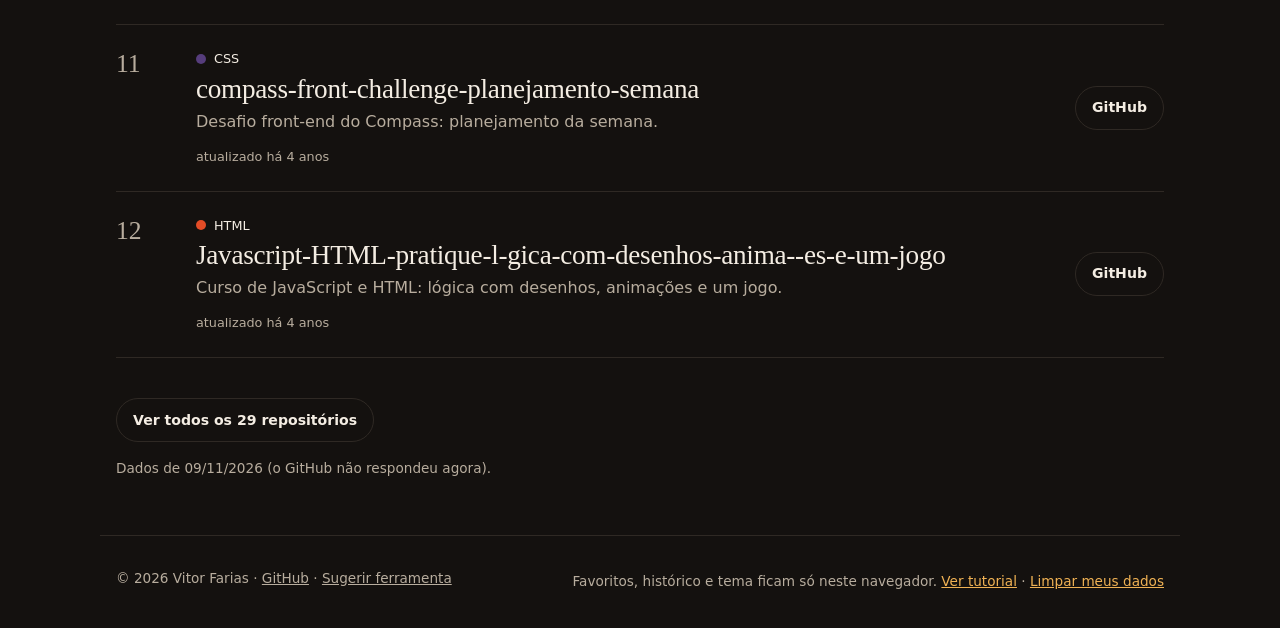
==== commit f24eb457: "Activate Mesa de PDF and add the 'Suas favoritas' section - Mesa de PDF: status active (Pages deploy" ====
--- a/index.html
+++ b/index.html
@@ -34,6 +34,10 @@
 </section>
 
 <main id="tools" class="wrap">
+  <section id="favs" class="favs" hidden aria-labelledby="favs-h">
+    <h2 id="favs-h" class="sec">Suas favoritas <small id="favcount" class="favcount"></small></h2>
+    <div id="favgrid" class="favgrid"></div>
+  </section>
   <section id="continue" class="continue" hidden aria-label="Continuar de onde parou">
     <h2 class="sec">Continue de onde parou</h2>
     <div id="recent" class="recent"></div>
--- a/styles.css
+++ b/styles.css
@@ -111,3 +111,14 @@
 .rlist .row h3 a{text-decoration:none}.rlist .row h3 a:hover{text-decoration:underline;text-decoration-color:var(--c)}
 .rlist .row .cat{display:inline-flex;align-items:center;gap:var(--s2);color:var(--text);font-weight:500}
 @media(max-width:700px){.rtools{align-items:flex-start}.rtools .chips{order:2}}
+
+/* Suas favoritas */
+.favs{margin-bottom:var(--s6)}
+.favcount{font:400 .85rem var(--font);color:var(--muted);margin-left:var(--s2)}
+.favgrid{display:grid;grid-template-columns:repeat(auto-fill,minmax(250px,1fr));gap:var(--s3)}
+.favcard{--c:var(--accent);display:flex;flex-direction:column;gap:var(--s2);padding:var(--s4);background:var(--surface);border:1px solid var(--line);border-radius:var(--r-lg,16px);border-left:3px solid var(--c);transition:border-color var(--dur)}
+.favcard[data-cat=utilidades]{--c:var(--c-utilidades)}.favcard[data-cat=casual]{--c:var(--c-casual)}.favcard[data-cat=profissional]{--c:var(--c-profissional)}
+.favcard:hover{border-color:var(--c)}
+.favcard h3{margin:0;font:500 1.3rem/1.2 var(--font-display)}
+.favcard .actions{margin-top:auto;align-self:stretch;justify-content:flex-start}
+.favcard .fav{margin-left:auto}
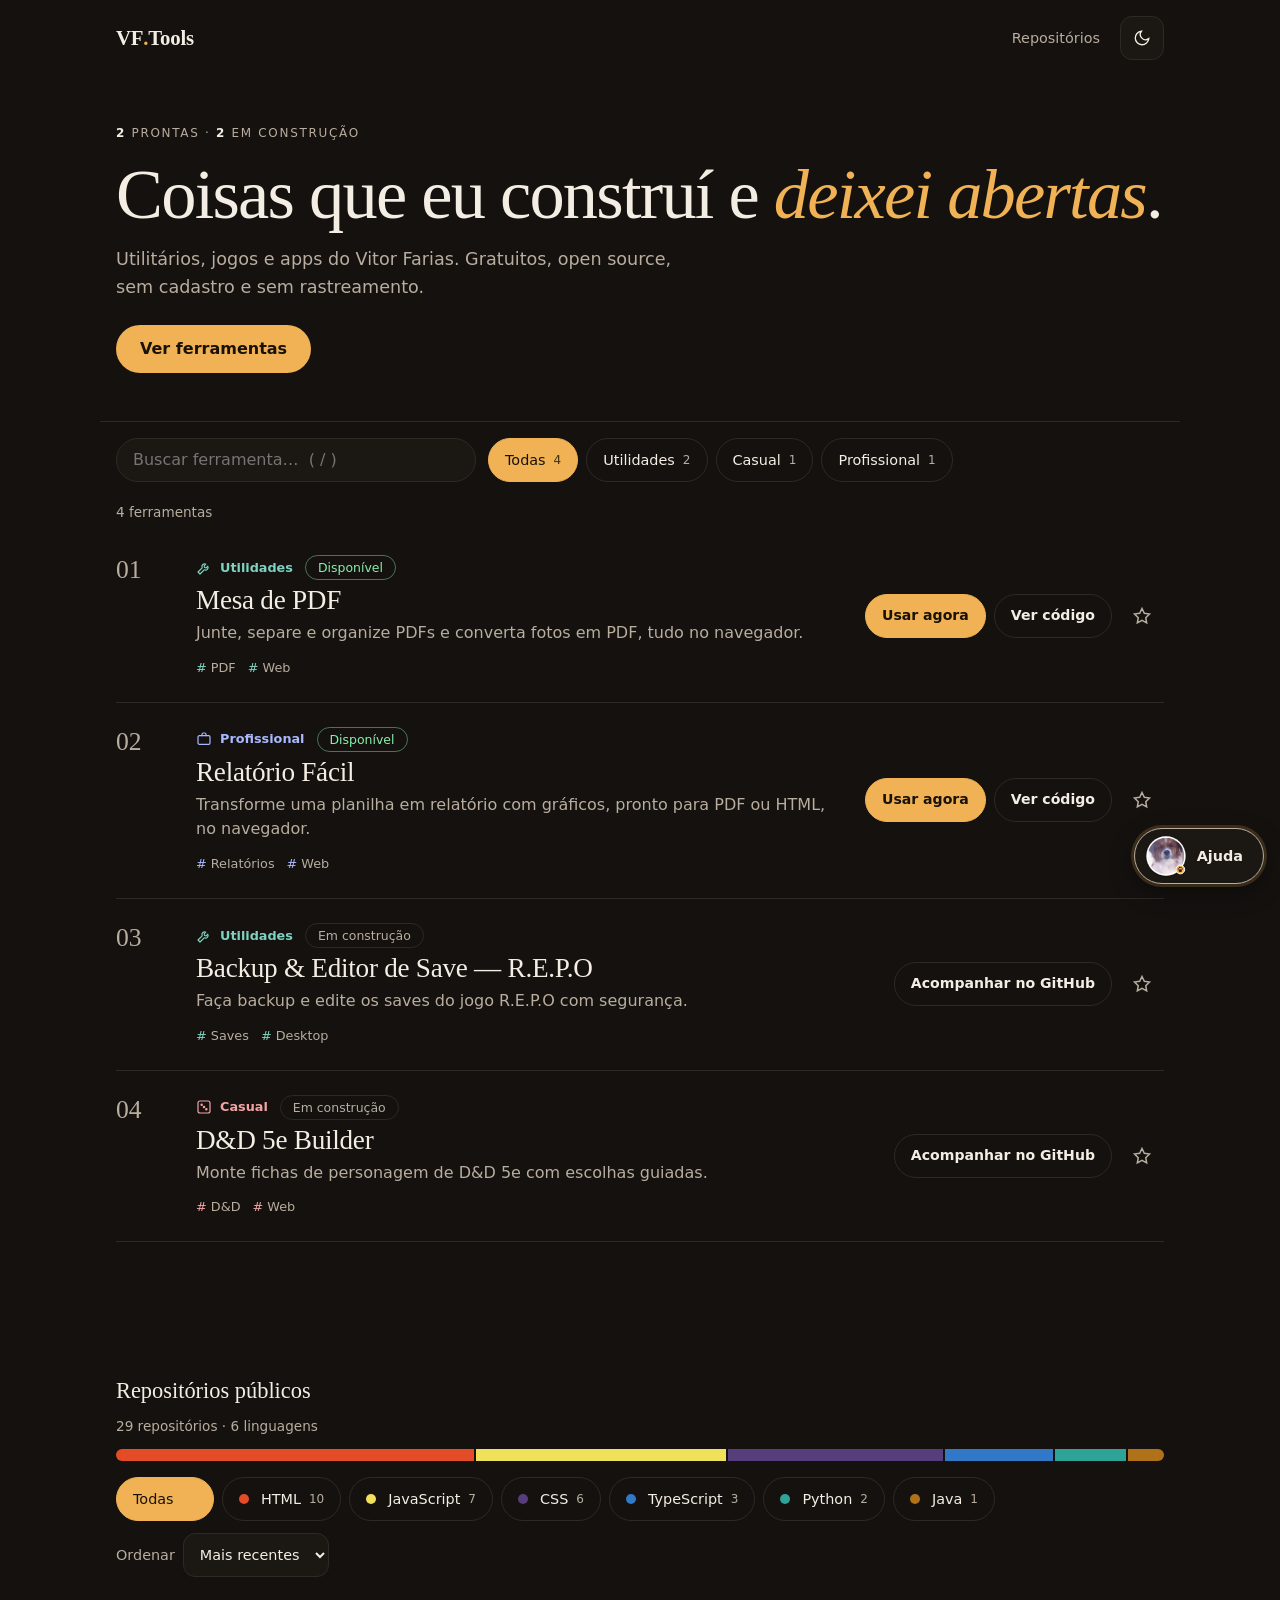
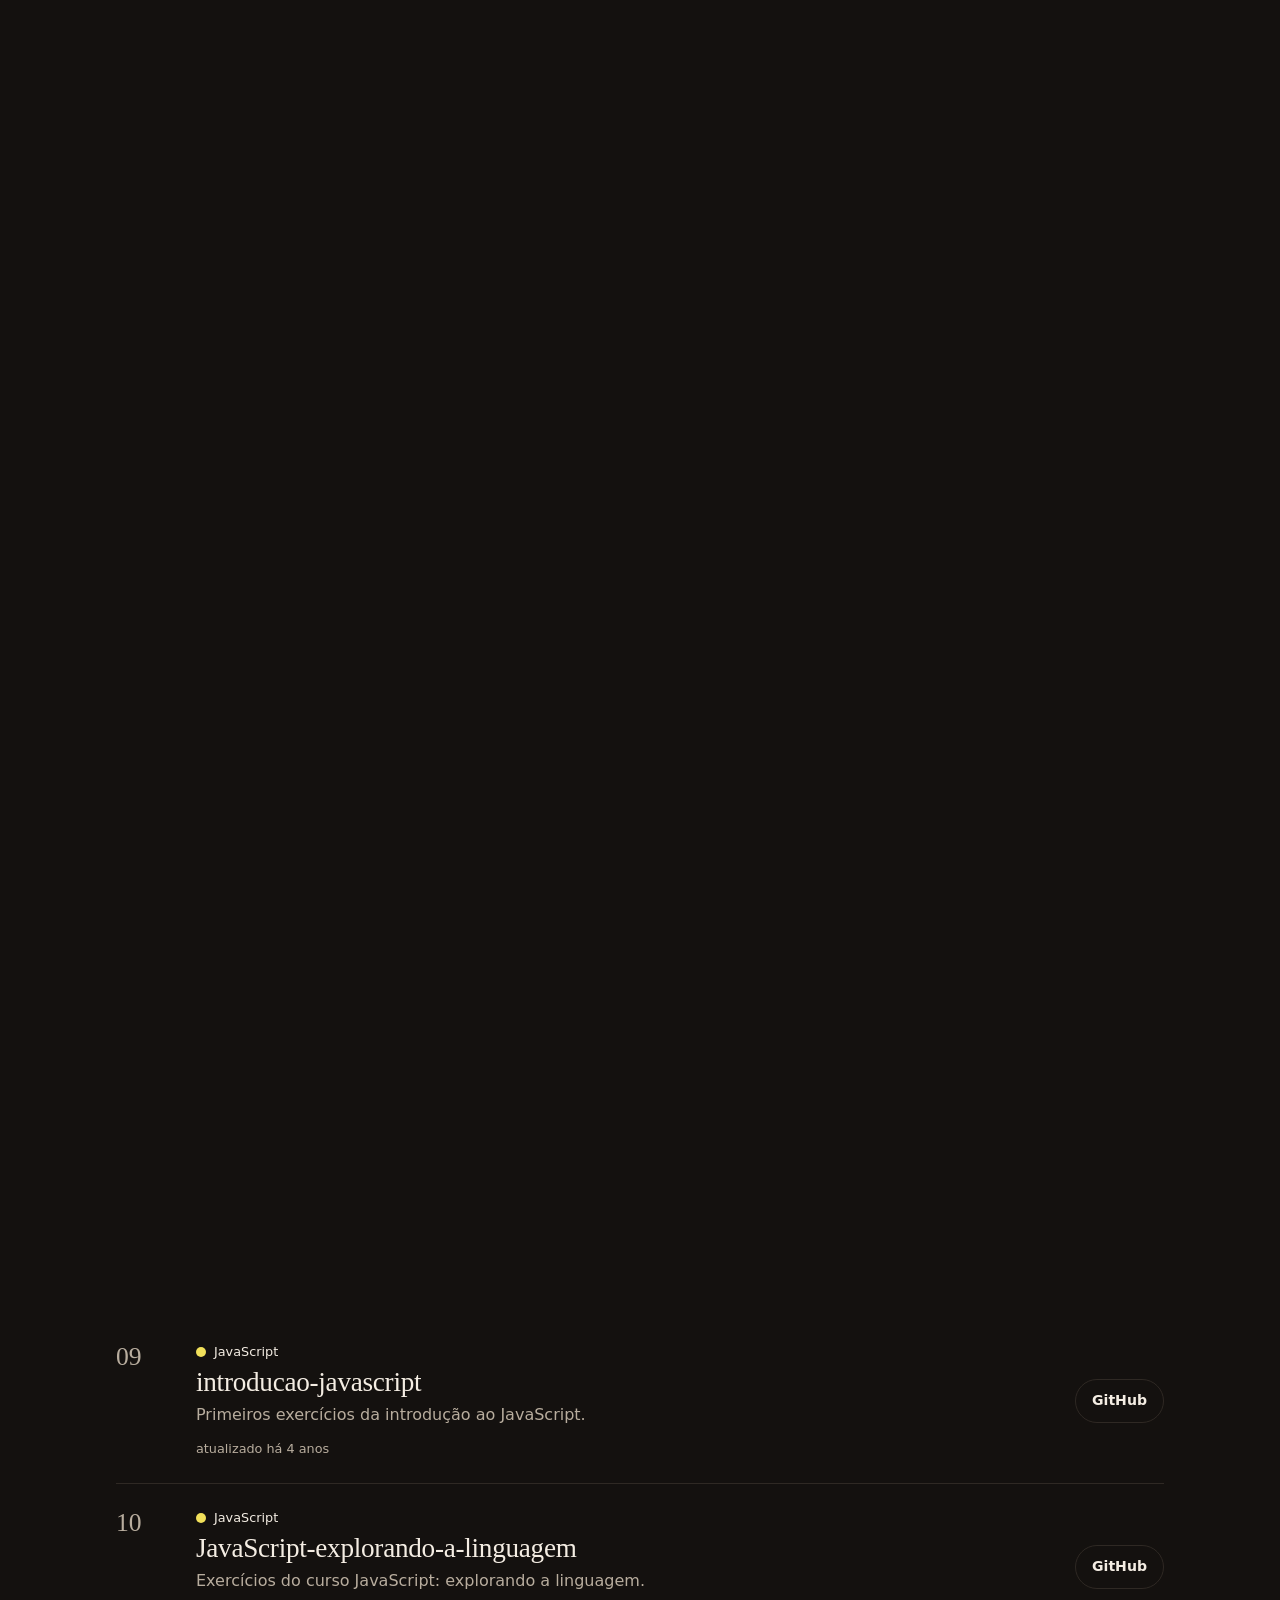
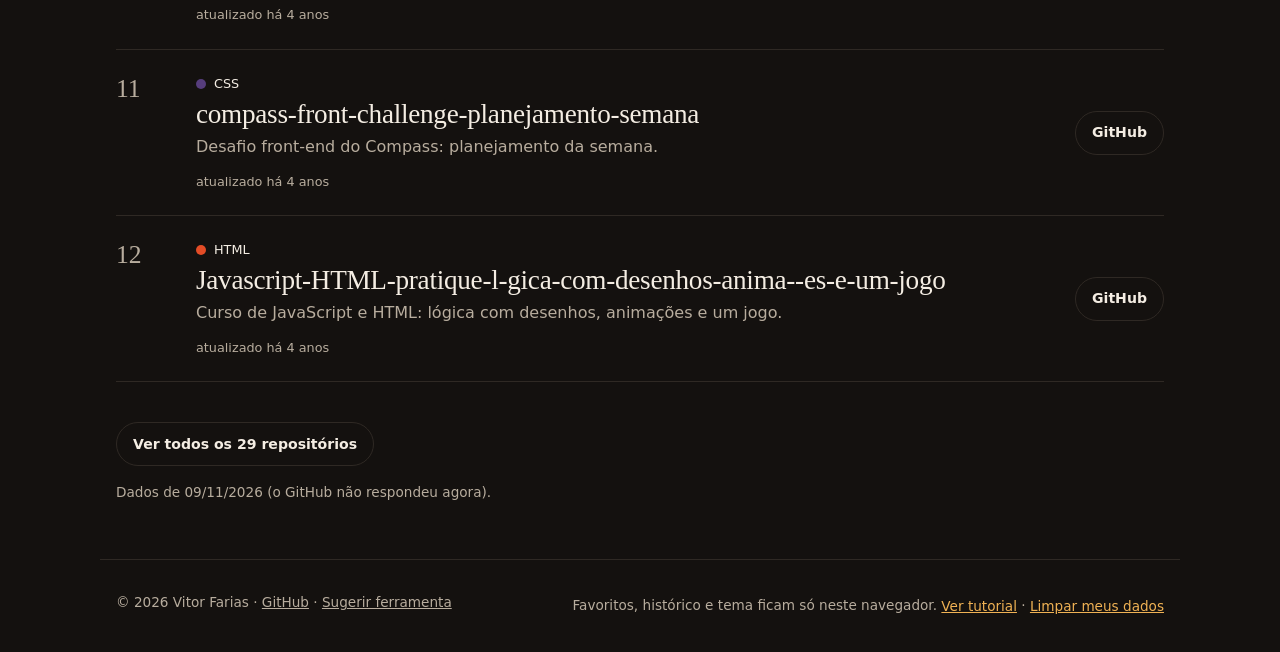
==== commit fb9ea554: "Anti-cache: carrega dados e scripts com versão por minuto Co-Authored-By: Claude Sonnet 5.5 <noreply" ====
--- a/index.html
+++ b/index.html
@@ -74,12 +74,15 @@
   <span id="foot-priv">Favoritos, histórico e tema ficam só neste navegador. <button id="help-open" class="link">Ver tutorial</button> · <button id="reset" class="link">Limpar meus dados</button></span>
 </footer>
 <p id="toast" class="toast" role="status" aria-live="polite"></p>
-<script src="data/tools.js"></script>
-<script src="data/repos.js"></script>
-<script src="data/descriptions.js"></script>
-<script src="app.js"></script>
-<script src="repos.js"></script>
-<script src="dog.js"></script>
-<script src="help.js"></script>
+<script>
+/* Anti-cache: carrega dados e scripts com ?v=<minuto>, assim uma ferramenta nova
+   aparece em até 1 minuto, sem Ctrl+Shift+R. Ordem preservada (document.write). */
+(function () {
+  var v = Math.floor(Date.now() / 60000);
+  ["data/tools.js", "data/repos.js", "data/descriptions.js", "app.js", "repos.js", "dog.js", "help.js"].forEach(function (f) {
+    document.write('<script src="' + f + '?v=' + v + '"><\/script>');
+  });
+})();
+</script>
 </body>
 </html>
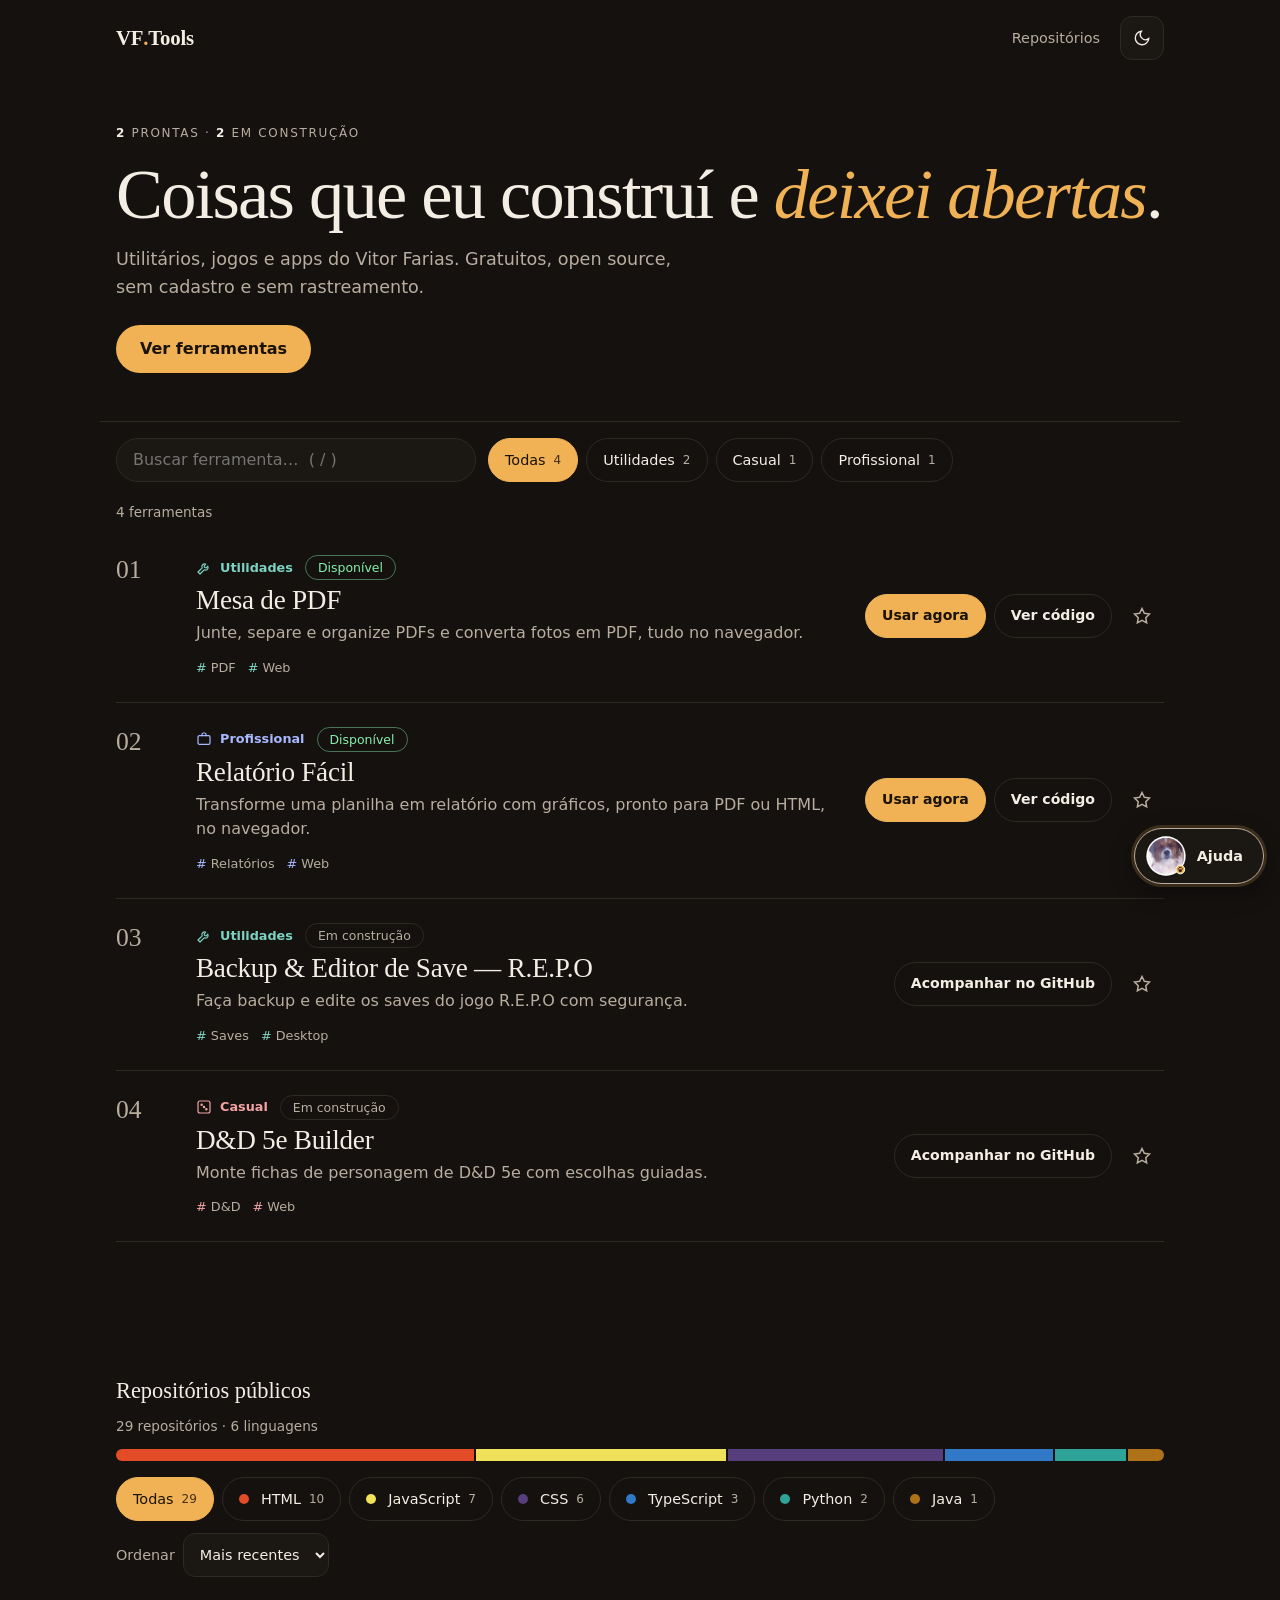
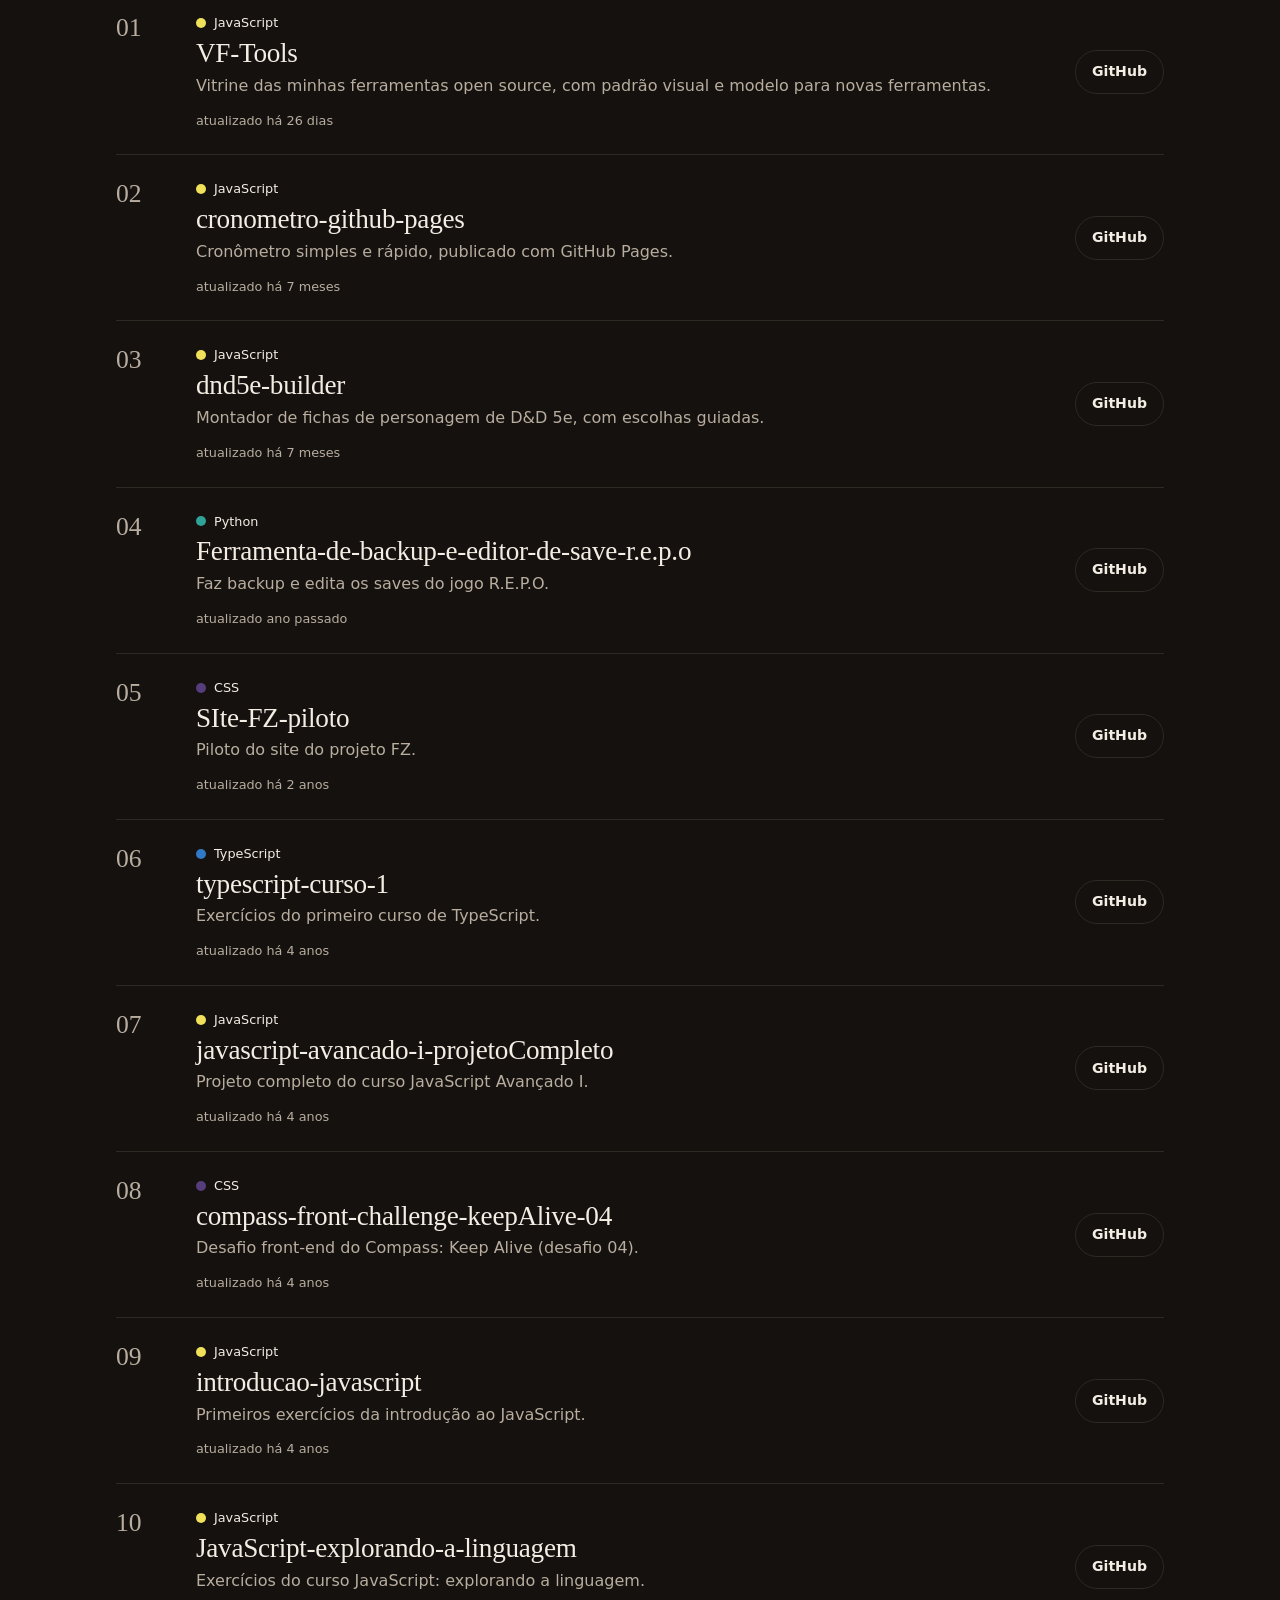
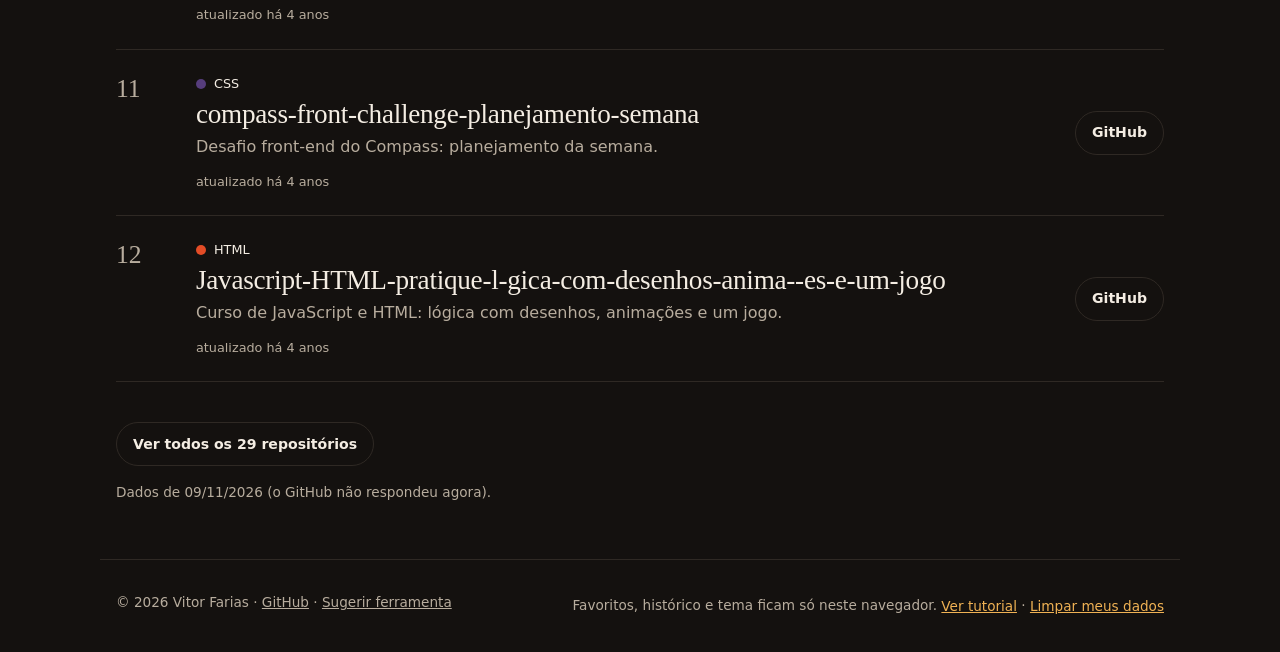
==== commit 7bad4dfe: "Movimento padrão (motion.css/js), links do site na mesma aba, verificador e docs Co-Authored-By: Cla" ====
--- a/index.html
+++ b/index.html
@@ -17,6 +17,7 @@
 <link rel="stylesheet" href="tokens.css">
 <link rel="stylesheet" href="styles.css">
 <link rel="stylesheet" href="doggy.css">
+<link rel="stylesheet" href="motion.css">
 </head>
 <body>
 <a class="skip" href="#tools">Ir para as ferramentas</a>
@@ -79,7 +80,7 @@
    aparece em até 1 minuto, sem Ctrl+Shift+R. Ordem preservada (document.write). */
 (function () {
   var v = Math.floor(Date.now() / 60000);
-  ["data/tools.js", "data/repos.js", "data/descriptions.js", "app.js", "repos.js", "dog.js", "help.js"].forEach(function (f) {
+  ["data/tools.js", "data/repos.js", "data/descriptions.js", "app.js", "repos.js", "dog.js", "help.js", "motion.js"].forEach(function (f) {
     document.write('<script src="' + f + '?v=' + v + '"><\/script>');
   });
 })();
--- a/motion.css
+++ b/motion.css
@@ -0,0 +1,35 @@
+/* VF Tools — movimento padrão (Editorial). Importe em TODA página:
+   <link rel="stylesheet" href="https://vitorfariasvf.github.io/VF-Tools/motion.css">
+   <script src="https://vitorfariasvf.github.io/VF-Tools/motion.js" defer></script>
+   Regras: 0,5 s ao abrir/trocar de página (cortina + barra de carregamento + fade),
+   fade-in ao mostrar uma tela, fade-out ao sair. Sem movimento com prefers-reduced-motion. */
+:root{--dur-page:.5s;--dur-view:.5s;--dur-step:.3s;--dur-leave:.25s}
+
+/* Abertura da página: cortina que some + barra fina de carregamento (só CSS, nunca trava) */
+html::before{content:"";position:fixed;inset:0;z-index:9998;background:var(--bg,#14110f);pointer-events:none;
+  animation:vf-curtain var(--dur-page) var(--ease,ease) both}
+html::after{content:"";position:fixed;left:0;top:0;height:3px;width:100%;z-index:9999;background:var(--accent,#f0b254);
+  transform-origin:left;pointer-events:none;animation:vf-bar var(--dur-page) var(--ease,ease) both}
+@keyframes vf-curtain{0%,35%{opacity:1;visibility:visible}100%{opacity:0;visibility:hidden}}
+@keyframes vf-bar{0%{transform:scaleX(0);opacity:1}70%{transform:scaleX(1);opacity:1}100%{transform:scaleX(1);opacity:0}}
+
+/* Saída: motion.js põe .vf-leaving no <html> antes de abrir outra página */
+html.vf-leaving::before{animation:vf-curtain-in var(--dur-leave) var(--ease,ease) both}
+html.vf-leaving::after{animation:vf-bar-in var(--dur-leave) var(--ease,ease) both}
+@keyframes vf-curtain-in{from{opacity:0;visibility:visible}to{opacity:1;visibility:visible}}
+@keyframes vf-bar-in{from{transform:scaleX(0);opacity:1}to{transform:scaleX(1);opacity:1}}
+
+/* Troca de tela: ao deixar de estar [hidden] a seção reaparece com fade-in (o navegador reinicia a animação) */
+main > section:not([hidden]), main > .card:not([hidden]), [data-view]:not([hidden]){animation:vf-in var(--dur-view) var(--ease,ease) both}
+.wz-pane:not([hidden]), [data-step-pane]:not([hidden]){animation:vf-in var(--dur-step) var(--ease,ease) both}
+dialog[open]{animation:vf-in var(--dur-step) var(--ease,ease) both}
+@keyframes vf-in{from{opacity:0;transform:translateY(8px)}to{opacity:1;transform:none}}
+/* Saída de uma tela (VFMotion.swap): fade-out antes de esconder */
+.vf-out{animation:vf-out var(--dur-leave) var(--ease,ease) both!important;pointer-events:none}
+@keyframes vf-out{from{opacity:1}to{opacity:0;transform:translateY(-6px)}}
+
+@media (prefers-reduced-motion:reduce){
+  html::before,html::after{display:none}
+  main > section:not([hidden]), main > .card:not([hidden]), [data-view]:not([hidden]), .wz-pane:not([hidden]), [data-step-pane]:not([hidden]), dialog[open], .vf-out{animation:none!important}
+}
+@media print{html::before,html::after{display:none}}
